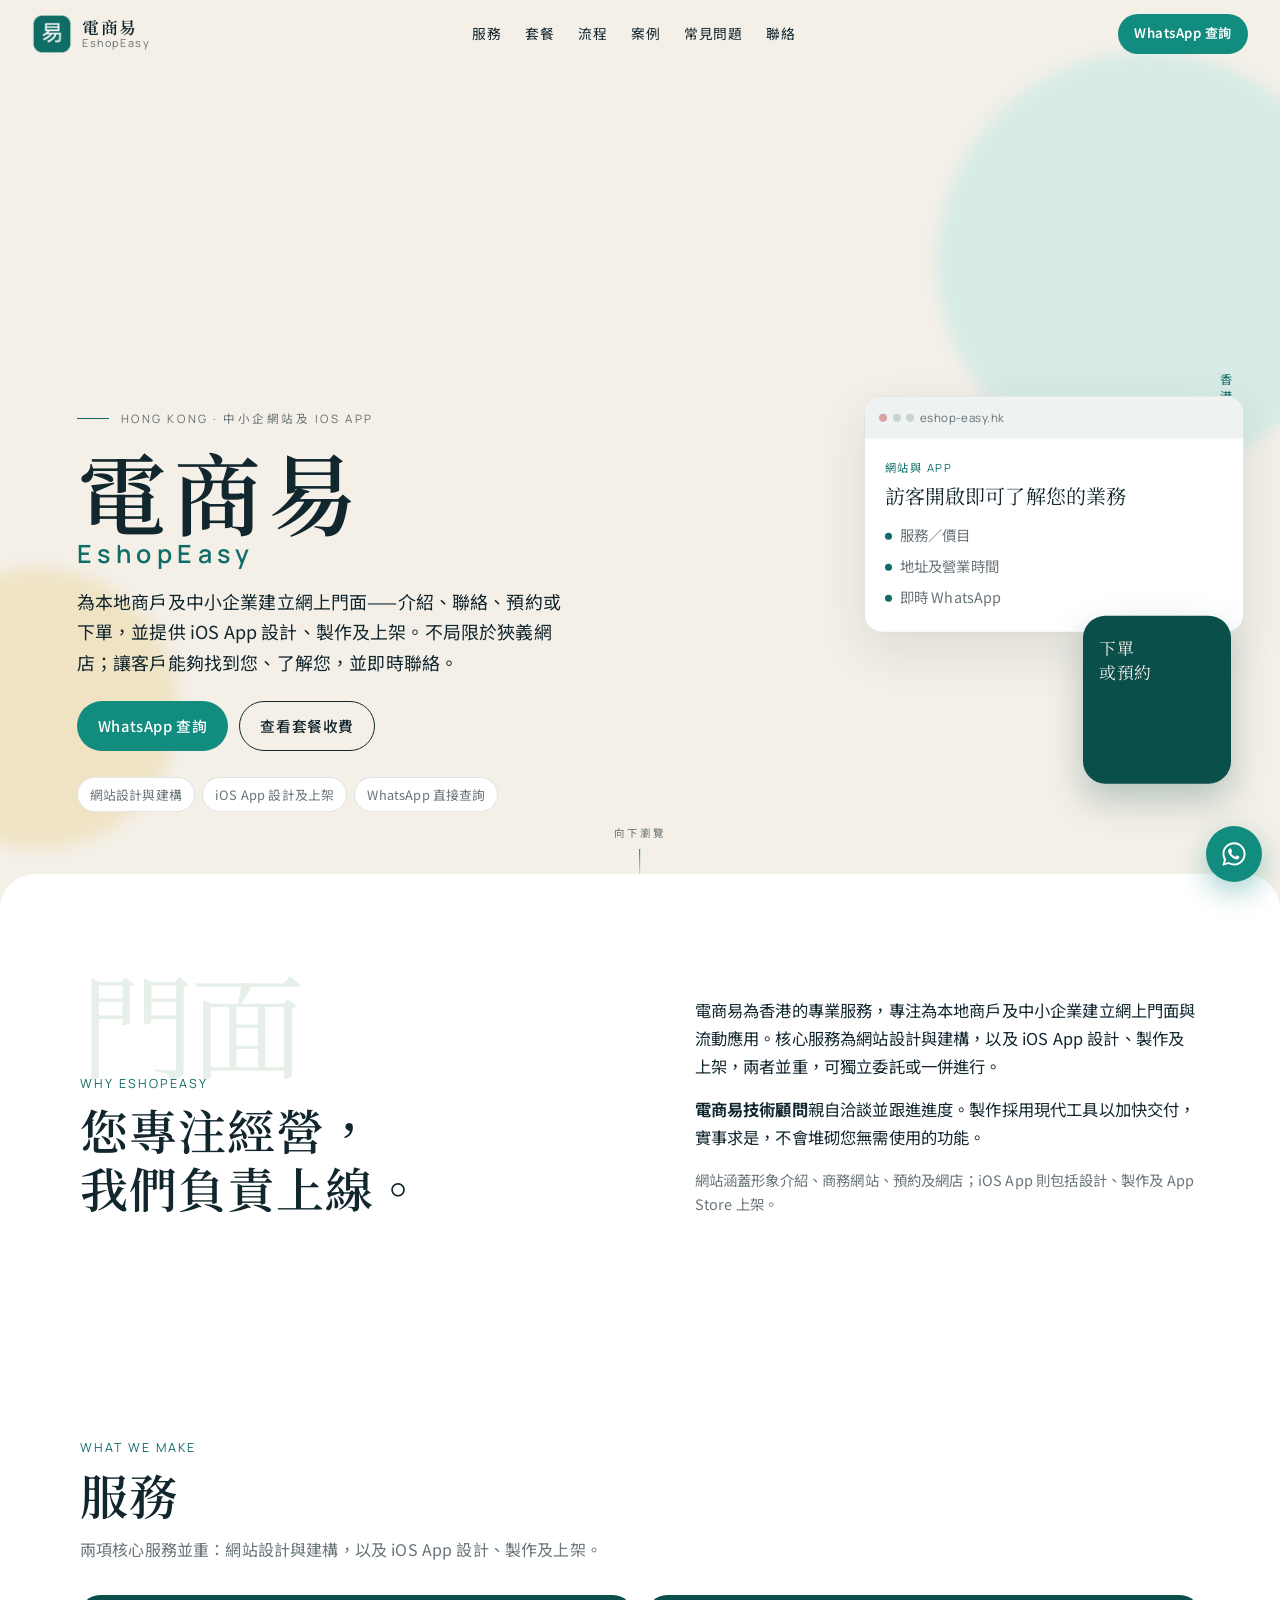
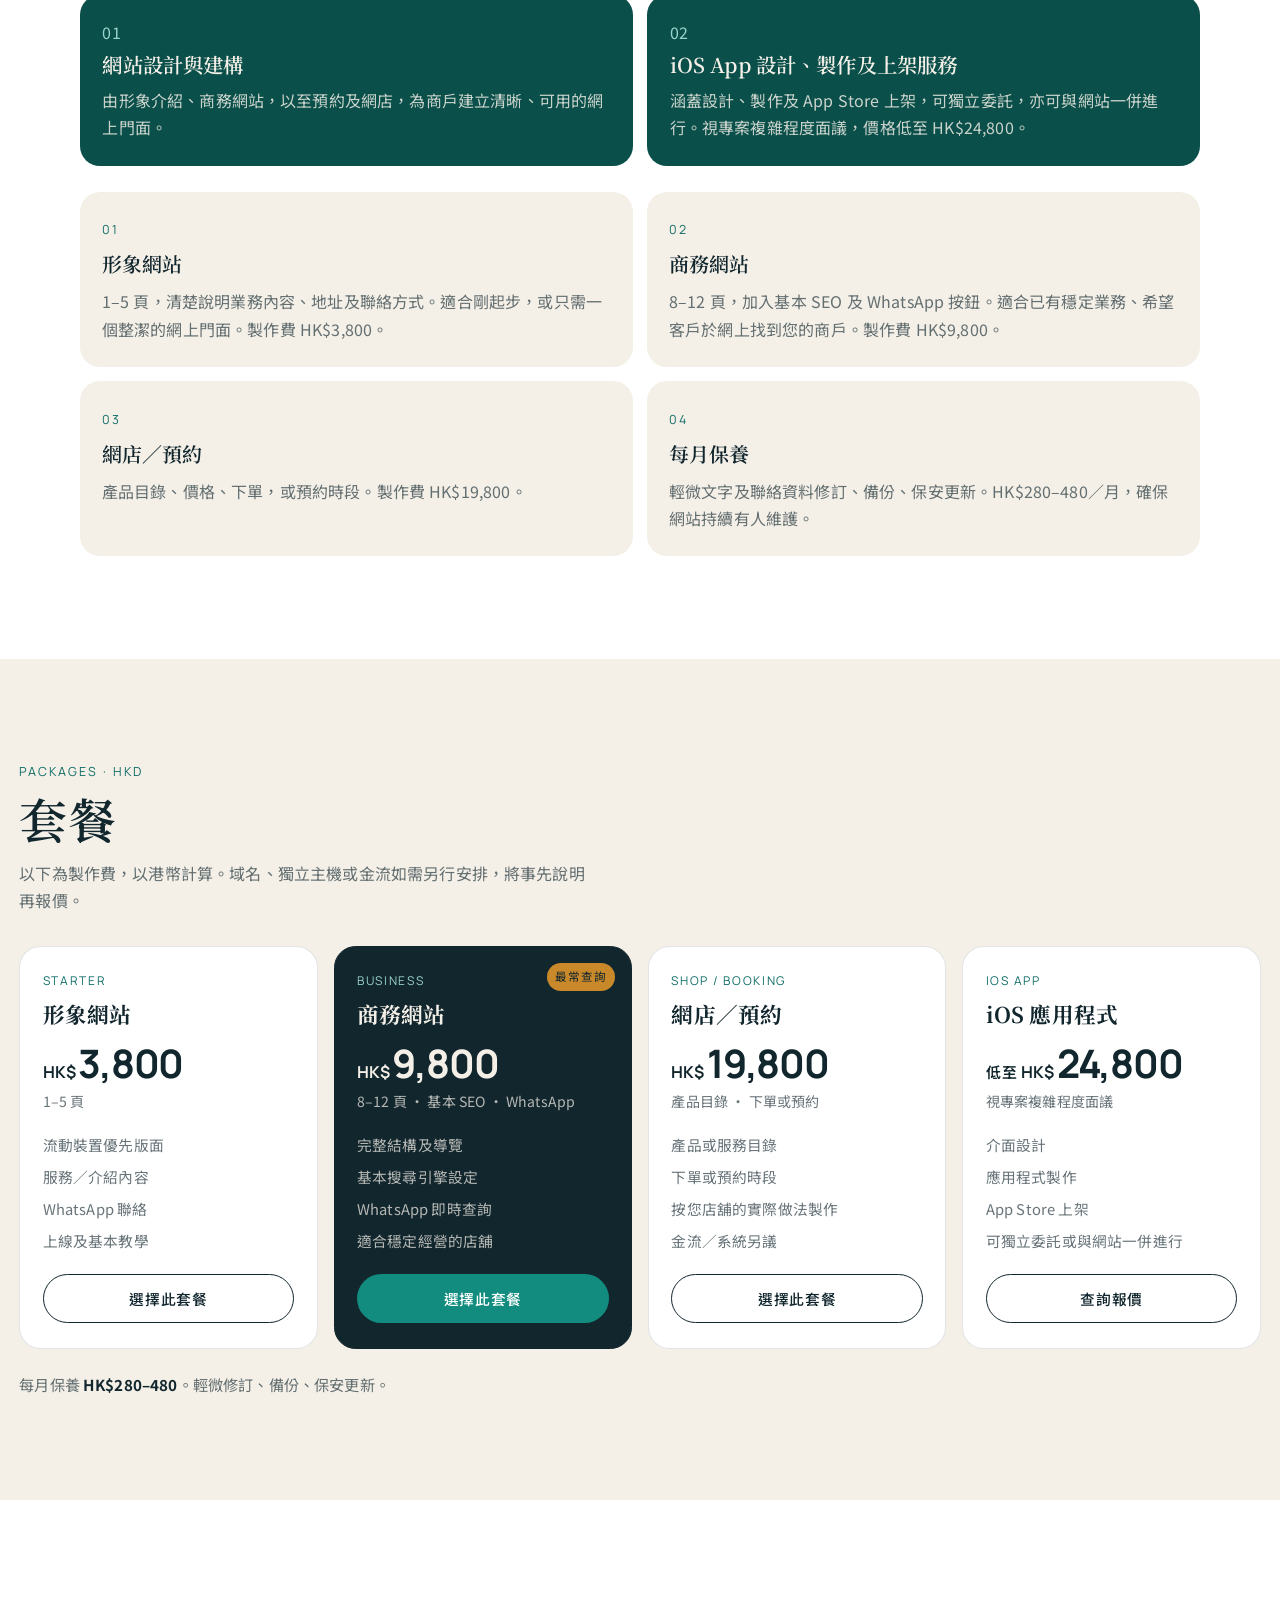
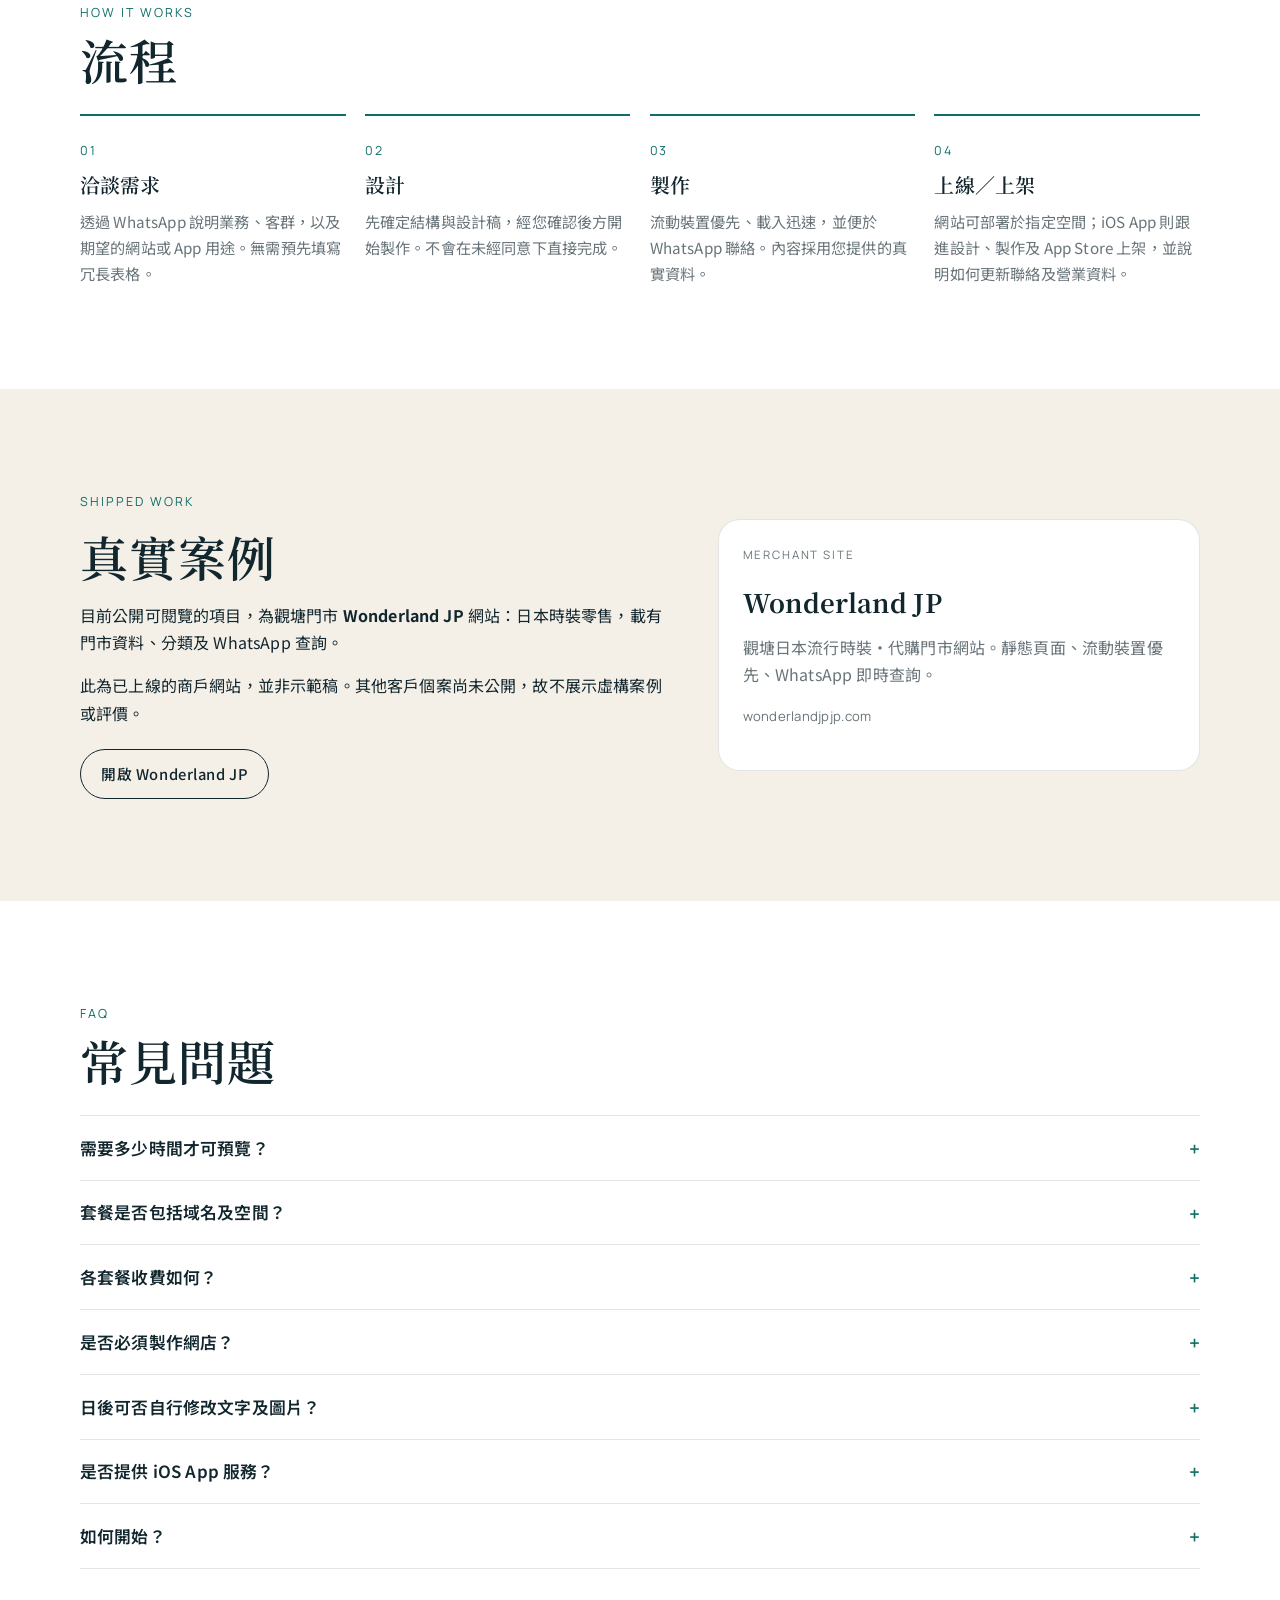
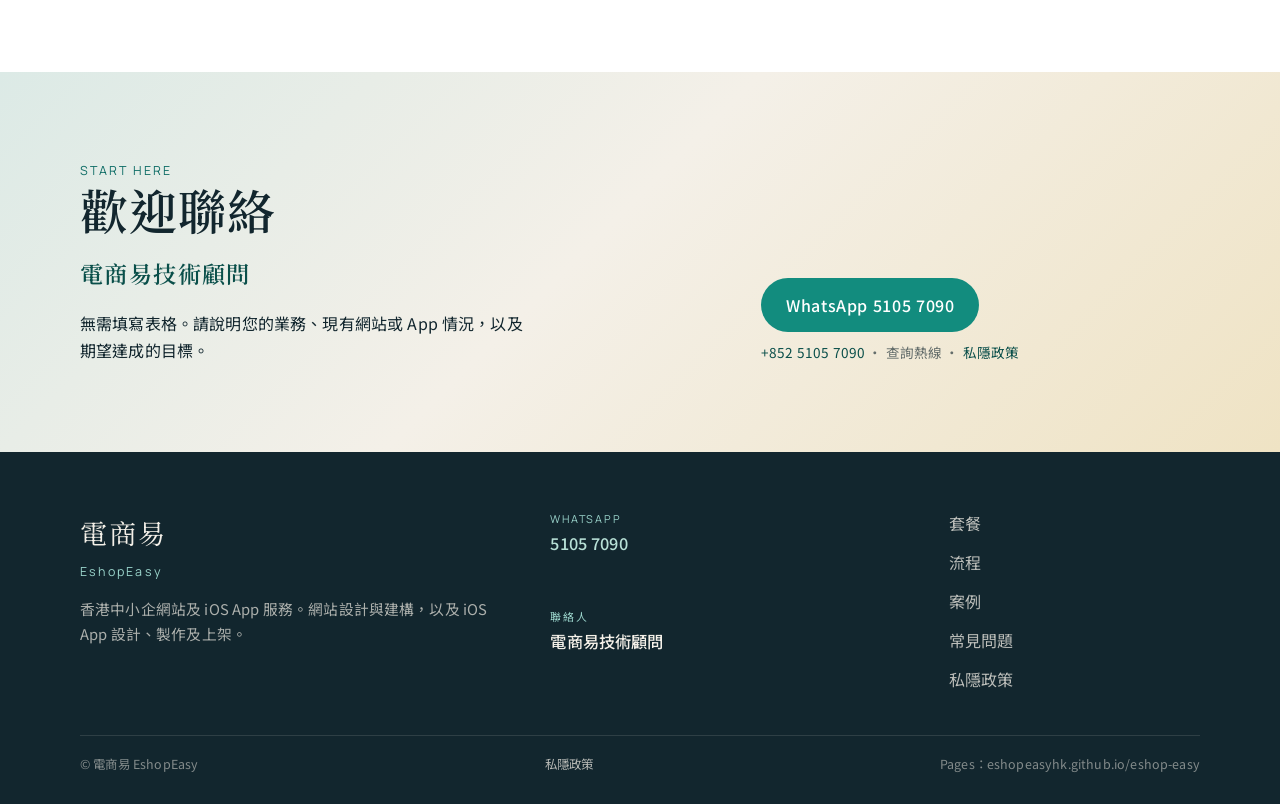
==== index.html @ f2dda0eb "Migrate 電商易 promo site to eshopeasyhk/eshop-easy Update GitHub Pages canonical URLs from katanli/kat" ====
<!DOCTYPE html>
<html lang="zh-Hant-HK">
<head>
  <meta charset="utf-8">
  <meta name="viewport" content="width=device-width, initial-scale=1">
  <title>電商易 EshopEasy｜香港中小企網站及 iOS App</title>
  <meta name="description" content="電商易（EshopEasy）為香港商戶及中小企業提供網站設計與建構，以及 iOS App 設計、製作及上架服務。收費公開，歡迎 WhatsApp 查詢。">
  <meta name="theme-color" content="#f4f0e8">
  <meta name="author" content="電商易 EshopEasy">
  <link rel="canonical" href="https://eshopeasyhk.github.io/eshop-easy/">
  <link rel="icon" href="assets/favicon.svg" type="image/svg+xml">
  <link rel="icon" type="image/png" sizes="32x32" href="assets/favicon-32.png">
  <link rel="icon" type="image/png" sizes="64x64" href="assets/favicon-64.png">
  <link rel="apple-touch-icon" href="apple-touch-icon.png">
  <link rel="manifest" href="site.webmanifest">
  <meta property="og:type" content="website">
  <meta property="og:locale" content="zh_HK">
  <meta property="og:url" content="https://eshopeasyhk.github.io/eshop-easy/">
  <meta property="og:site_name" content="電商易 EshopEasy">
  <meta property="og:title" content="電商易 EshopEasy｜香港中小企網站及 iOS App">
  <meta property="og:description" content="為香港商戶及中小企業提供網站設計與建構，以及 iOS App 設計、製作及上架服務。收費公開，歡迎 WhatsApp 查詢。">
  <meta property="og:image" content="https://eshopeasyhk.github.io/eshop-easy/assets/og.png">
  <meta property="og:image:type" content="image/png">
  <meta property="og:image:width" content="1200">
  <meta property="og:image:height" content="630">
  <meta name="twitter:card" content="summary_large_image">
  <meta name="twitter:title" content="電商易 EshopEasy｜香港中小企網站及 iOS App">
  <meta name="twitter:description" content="網站設計與建構，以及 iOS App 設計、製作及上架服務。">
  <meta name="twitter:image" content="https://eshopeasyhk.github.io/eshop-easy/assets/og.png">
  <link rel="preconnect" href="https://fonts.googleapis.com">
  <link rel="preconnect" href="https://fonts.gstatic.com" crossorigin>
  <link href="https://fonts.googleapis.com/css2?family=Manrope:wght@500;600;700&family=Noto+Sans+TC:wght@400;500;600;700&family=Noto+Serif+TC:wght@500;600;700&display=swap" rel="stylesheet">
  <link rel="stylesheet" href="css/site.css">
  <script type="application/ld+json">
  {
    "@context": "https://schema.org",
    "@type": "ProfessionalService",
    "name": "電商易",
    "alternateName": ["EshopEasy"],
    "url": "https://eshopeasyhk.github.io/eshop-easy/",
    "image": "https://eshopeasyhk.github.io/eshop-easy/assets/og.png",
    "telephone": "+85251057090",
    "areaServed": { "@type": "AdministrativeArea", "name": "Hong Kong" },
    "employee": {
      "@type": "Person",
      "name": "電商易技術顧問",
      "jobTitle": "電商易技術顧問"
    },
    "contactPoint": {
      "@type": "ContactPoint",
      "name": "電商易技術顧問",
      "telephone": "+85251057090",
      "contactType": "customer service",
      "availableLanguage": ["zh-HK", "zh-Hant"]
    },
    "description": "為香港商戶及中小企業提供網站設計與建構，以及 iOS App 設計、製作及上架服務。",
    "hasOfferCatalog": {
      "@type": "OfferCatalog",
      "name": "套餐",
      "itemListElement": [
        { "@type": "Offer", "price": "3800", "priceCurrency": "HKD", "itemOffered": { "@type": "Service", "name": "形象網站" } },
        { "@type": "Offer", "price": "9800", "priceCurrency": "HKD", "itemOffered": { "@type": "Service", "name": "商務網站" } },
        { "@type": "Offer", "price": "19800", "priceCurrency": "HKD", "itemOffered": { "@type": "Service", "name": "網店／預約" } },
        { "@type": "Offer", "price": "24800", "priceCurrency": "HKD", "description": "視專案複雜程度面議，價格低至 HK$24,800。涵蓋設計、製作及上架。", "itemOffered": { "@type": "Service", "name": "iOS App 設計、製作及上架" } }
      ]
    },
    "priceRange": "HK$3800–HK$24800+"
  }
  </script>
</head>
<body>
  <a class="skip" href="#main">跳至內容</a>

  <header class="site-header" id="top">
    <a class="brand" href="./">
      <img src="assets/logo.png" width="40" height="40" alt="">
      <span class="brand-text">
        <strong>電商易</strong>
        <span>EshopEasy</span>
      </span>
    </a>
    <nav class="nav" aria-label="主要">
      <a href="#services">服務</a>
      <a href="#pricing">套餐</a>
      <a href="#process">流程</a>
      <a href="#work">案例</a>
      <a href="#faq">常見問題</a>
      <a href="#contact">聯絡</a>
    </nav>
    <a class="header-cta" href="https://wa.me/85251057090?text=%E6%82%A8%E5%A5%BD%EF%BC%8C%E6%83%B3%E4%BA%86%E8%A7%A3%E9%9B%BB%E5%95%86%E6%98%93%E6%9C%8D%E5%8B%99">WhatsApp 查詢</a>
    <button class="menu-toggle" type="button" aria-expanded="false" aria-controls="drawer" aria-label="開啟選單">
      <span></span><span></span><span></span>
    </button>
  </header>

  <div class="drawer" id="drawer" hidden>
    <nav aria-label="流動裝置選單">
      <a href="#services"><em>01</em>服務</a>
      <a href="#pricing"><em>02</em>套餐</a>
      <a href="#process"><em>03</em>流程</a>
      <a href="#work"><em>04</em>案例</a>
      <a href="#faq"><em>05</em>常見問題</a>
      <a href="#contact"><em>06</em>聯絡</a>
    </nav>
    <div class="drawer-meta">
      <a href="https://wa.me/85251057090?text=%E6%82%A8%E5%A5%BD%EF%BC%8C%E6%83%B3%E4%BA%86%E8%A7%A3%E9%9B%BB%E5%95%86%E6%98%93%E6%9C%8D%E5%8B%99">WhatsApp 5105 7090</a>
      <a href="privacy.html">私隱政策</a>
      <span>香港 · 中小企網站及 iOS App</span>
    </div>
  </div>

  <main id="main">
    <section class="hero" aria-labelledby="hero-title">
      <div class="hero-bg" aria-hidden="true">
        <span class="orb orb-a" data-parallax="0.12"></span>
        <span class="orb orb-b" data-parallax="-0.08"></span>
      </div>
      <p class="v-label" aria-hidden="true">香港本地<span>收費公開</span></p>
      <div class="hero-inner">
        <p class="eyebrow">Hong Kong · 中小企網站及 iOS App</p>
        <h1 id="hero-title">電商易<span>EshopEasy</span></h1>
        <p class="lede">為本地商戶及中小企業建立網上門面——介紹、聯絡、預約或下單，並提供 iOS App 設計、製作及上架。不局限於狹義網店；讓客戶能夠找到您、了解您，並即時聯絡。</p>
        <div class="hero-actions">
          <a class="btn btn-wa" href="https://wa.me/85251057090?text=%E6%82%A8%E5%A5%BD%EF%BC%8C%E6%83%B3%E4%BA%86%E8%A7%A3%E9%9B%BB%E5%95%86%E6%98%93%E6%9C%8D%E5%8B%99">WhatsApp 查詢</a>
          <a class="btn btn-ghost" href="#pricing">查看套餐收費</a>
        </div>
        <ul class="hero-chips">
          <li>網站設計與建構</li>
          <li>iOS App 設計及上架</li>
          <li>WhatsApp 直接查詢</li>
        </ul>
      </div>
      <aside class="hero-panel" aria-hidden="true">
        <div class="window" data-parallax="0.06">
          <div class="window-bar"><i></i><i></i><i></i><span>eshop-easy.hk</span></div>
          <div class="window-body">
            <p class="win-kicker">網站與 App</p>
            <p class="win-title">訪客開啟即可了解您的業務</p>
            <ul>
              <li>服務／價目</li>
              <li>地址及營業時間</li>
              <li>即時 WhatsApp</li>
            </ul>
          </div>
        </div>
        <div class="phone" data-parallax="0.14">
          <p>下單<br>或預約</p>
        </div>
      </aside>
      <p class="scroll-hint" aria-hidden="true">向下瀏覽<i></i></p>
    </section>

    <section class="section intro" id="about">
      <div class="wrap intro-grid">
        <div>
          <p class="watermark" aria-hidden="true">門面</p>
          <p class="kicker">Why EshopEasy</p>
          <h2>您專注經營，<br>我們負責上線。</h2>
        </div>
        <div class="intro-copy">
          <p>電商易為香港的專業服務，專注為本地商戶及中小企業建立網上門面與流動應用。核心服務為網站設計與建構，以及 iOS App 設計、製作及上架，兩者並重，可獨立委託或一併進行。</p>
          <p><strong>電商易技術顧問</strong>親自洽談並跟進進度。製作採用現代工具以加快交付，實事求是，不會堆砌您無需使用的功能。</p>
          <p class="note">網站涵蓋形象介紹、商務網站、預約及網店；iOS App 則包括設計、製作及 App Store 上架。</p>
        </div>
      </div>
    </section>

    <section class="section services" id="services">
      <div class="wrap">
        <p class="kicker">What we make</p>
        <h2>服務</h2>
        <p class="section-lead">兩項核心服務並重：網站設計與建構，以及 iOS App 設計、製作及上架。</p>
        <div class="offer-pair">
          <article class="offer-card">
            <span class="idx">01</span>
            <h3>網站設計與建構</h3>
            <p>由形象介紹、商務網站，以至預約及網店，為商戶建立清晰、可用的網上門面。</p>
          </article>
          <article class="offer-card">
            <span class="idx">02</span>
            <h3>iOS App 設計、製作及上架服務</h3>
            <p>涵蓋設計、製作及 App Store 上架，可獨立委託，亦可與網站一併進行。視專案複雜程度面議，價格低至 HK$24,800。</p>
          </article>
        </div>
        <div class="service-grid">
          <article class="service-card">
            <span class="idx">01</span>
            <h3>形象網站</h3>
            <p>1–5 頁，清楚說明業務內容、地址及聯絡方式。適合剛起步，或只需一個整潔的網上門面。製作費 HK$3,800。</p>
          </article>
          <article class="service-card">
            <span class="idx">02</span>
            <h3>商務網站</h3>
            <p>8–12 頁，加入基本 SEO 及 WhatsApp 按鈕。適合已有穩定業務、希望客戶於網上找到您的商戶。製作費 HK$9,800。</p>
          </article>
          <article class="service-card">
            <span class="idx">03</span>
            <h3>網店／預約</h3>
            <p>產品目錄、價格、下單，或預約時段。製作費 HK$19,800。</p>
          </article>
          <article class="service-card">
            <span class="idx">04</span>
            <h3>每月保養</h3>
            <p>輕微文字及聯絡資料修訂、備份、保安更新。HK$280–480／月，確保網站持續有人維護。</p>
          </article>
        </div>
      </div>
    </section>

    <section class="section pricing" id="pricing">
      <div class="wrap">
        <p class="kicker">Packages · HKD</p>
        <h2>套餐</h2>
        <p class="section-lead">以下為製作費，以港幣計算。域名、獨立主機或金流如需另行安排，將事先說明再報價。</p>
        <div class="price-grid">
          <article class="price-card">
            <p class="price-name">Starter</p>
            <h3>形象網站</h3>
            <p class="price"><span class="currency">HK$</span>3,800</p>
            <p class="price-meta">1–5 頁</p>
            <ul>
              <li>流動裝置優先版面</li>
              <li>服務／介紹內容</li>
              <li>WhatsApp 聯絡</li>
              <li>上線及基本教學</li>
            </ul>
            <a class="btn btn-ghost" href="https://wa.me/85251057090?text=%E6%82%A8%E5%A5%BD%EF%BC%8C%E6%83%B3%E6%9F%A5%E8%A9%A2%20Starter%20%E5%BD%A2%E8%B1%A1%E7%B6%B2%E7%AB%99%20HK%243800">選擇此套餐</a>
          </article>
          <article class="price-card featured">
            <p class="badge">最常查詢</p>
            <p class="price-name">Business</p>
            <h3>商務網站</h3>
            <p class="price"><span class="currency">HK$</span>9,800</p>
            <p class="price-meta">8–12 頁 · 基本 SEO · WhatsApp</p>
            <ul>
              <li>完整結構及導覽</li>
              <li>基本搜尋引擎設定</li>
              <li>WhatsApp 即時查詢</li>
              <li>適合穩定經營的店舖</li>
            </ul>
            <a class="btn btn-wa" href="https://wa.me/85251057090?text=%E6%82%A8%E5%A5%BD%EF%BC%8C%E6%83%B3%E6%9F%A5%E8%A9%A2%20Business%20%E5%95%86%E5%8B%99%E7%B6%B2%E7%AB%99%20HK%249800">選擇此套餐</a>
          </article>
          <article class="price-card">
            <p class="price-name">Shop / Booking</p>
            <h3>網店／預約</h3>
            <p class="price"><span class="currency">HK$</span>19,800</p>
            <p class="price-meta">產品目錄 · 下單或預約</p>
            <ul>
              <li>產品或服務目錄</li>
              <li>下單或預約時段</li>
              <li>按您店舖的實際做法製作</li>
              <li>金流／系統另議</li>
            </ul>
            <a class="btn btn-ghost" href="https://wa.me/85251057090?text=%E6%82%A8%E5%A5%BD%EF%BC%8C%E6%83%B3%E6%9F%A5%E8%A9%A2%E7%B6%B2%E5%BA%97%EF%BC%8F%E9%A0%90%E7%B4%84%20HK%2419800">選擇此套餐</a>
          </article>
          <article class="price-card">
            <p class="price-name">iOS App</p>
            <h3>iOS 應用程式</h3>
            <p class="price"><span class="from">低至</span><span class="currency">HK$</span>24,800</p>
            <p class="price-meta">視專案複雜程度面議</p>
            <ul>
              <li>介面設計</li>
              <li>應用程式製作</li>
              <li>App Store 上架</li>
              <li>可獨立委託或與網站一併進行</li>
            </ul>
            <a class="btn btn-ghost" href="https://wa.me/85251057090?text=%E6%82%A8%E5%A5%BD%EF%BC%8C%E6%83%B3%E6%9F%A5%E8%A9%A2%20iOS%20App%20%E8%A8%AD%E8%A8%88%E3%80%81%E8%A3%BD%E4%BD%9C%E5%8F%8A%E4%B8%8A%E6%9E%B6%EF%BC%8C%E5%83%B9%E6%A0%BC%E4%BD%8E%E8%87%B3%20HK%2424800">查詢報價</a>
          </article>
        </div>
        <p class="maintain">每月保養 <strong>HK$280–480</strong>。輕微修訂、備份、保安更新。</p>
      </div>
    </section>

    <section class="section process" id="process">
      <div class="wrap">
        <p class="kicker">How it works</p>
        <h2>流程</h2>
        <ol class="steps">
          <li>
            <span class="idx">01</span>
            <h3>洽談需求</h3>
            <p>透過 WhatsApp 說明業務、客群，以及期望的網站或 App 用途。無需預先填寫冗長表格。</p>
          </li>
          <li>
            <span class="idx">02</span>
            <h3>設計</h3>
            <p>先確定結構與設計稿，經您確認後方開始製作。不會在未經同意下直接完成。</p>
          </li>
          <li>
            <span class="idx">03</span>
            <h3>製作</h3>
            <p>流動裝置優先、載入迅速，並便於 WhatsApp 聯絡。內容採用您提供的真實資料。</p>
          </li>
          <li>
            <span class="idx">04</span>
            <h3>上線／上架</h3>
            <p>網站可部署於指定空間；iOS App 則跟進設計、製作及 App Store 上架，並說明如何更新聯絡及營業資料。</p>
          </li>
        </ol>
      </div>
    </section>

    <section class="section work" id="work">
      <div class="wrap work-grid">
        <div>
          <p class="kicker">Shipped work</p>
          <h2>真實案例</h2>
          <p>目前公開可閱覽的項目，為觀塘門市 <strong>Wonderland JP</strong> 網站：日本時裝零售，載有門市資料、分類及 WhatsApp 查詢。</p>
          <p>此為已上線的商戶網站，並非示範稿。其他客戶個案尚未公開，故不展示虛構案例或評價。</p>
          <a class="btn btn-ghost" href="https://wonderlandjpjp.com" rel="noopener noreferrer">開啟 Wonderland JP</a>
        </div>
        <article class="work-card">
          <p class="work-tag">Merchant site</p>
          <h3>Wonderland JP</h3>
          <p>觀塘日本流行時裝・代購門市網站。靜態頁面、流動裝置優先、WhatsApp 即時查詢。</p>
          <p class="work-url">wonderlandjpjp.com</p>
        </article>
      </div>
    </section>

    <section class="section faq" id="faq">
      <div class="wrap">
        <p class="kicker">FAQ</p>
        <h2>常見問題</h2>
        <div class="faq-list">
          <details>
            <summary>需要多少時間才可預覽？</summary>
            <p>視乎頁數及您提供資料的速度。簡單形象網站，資料齊全時通常於數個工作天內備妥初稿；商務網站、網店／預約或 iOS App 需時較長。確實日程於洽談需求後確定，不會隨意承諾期限。</p>
          </details>
          <details>
            <summary>套餐是否包括域名及空間？</summary>
            <p>套餐價格為設計及製作。域名、獨立主機或商店金流如需另行安排，將事先說明再報價。可先以 GitHub Pages 上線，以降低起步成本。</p>
          </details>
          <details>
            <summary>各套餐收費如何？</summary>
            <p>形象網站 HK$3,800；商務網站 HK$9,800；網店／預約 HK$19,800。iOS App 視專案複雜程度面議，價格低至 HK$24,800，涵蓋設計、製作及上架。每月保養 HK$280–480。</p>
          </details>
          <details>
            <summary>是否必須製作網店？</summary>
            <p>不必。不少商戶首先需要的是清晰的網上門面：地址、服務、價格、WhatsApp。網店及預約可按實際需要加入。</p>
          </details>
          <details>
            <summary>日後可否自行修改文字及圖片？</summary>
            <p>輕微修訂可交由每月保養處理。較大改動或新增功能，將先報價再進行。不會鎖定您的內容；聯絡資料會說明如何更新。</p>
          </details>
          <details>
            <summary>是否提供 iOS App 服務？</summary>
            <p>提供。iOS App 涵蓋設計、製作及上架，可獨立委託，亦可與網站一併進行。視專案複雜程度面議，價格低至 HK$24,800。</p>
          </details>
          <details>
            <summary>如何開始？</summary>
            <p>WhatsApp 5105 7090，說明您的業務，以及希望網站或 App 協助解決的事項。電商易技術顧問將直接回覆。</p>
          </details>
        </div>
      </div>
    </section>

    <section class="contact" id="contact" aria-labelledby="contact-title">
      <div class="wrap contact-inner">
        <div>
          <p class="kicker">Start here</p>
          <h2 id="contact-title">歡迎聯絡</h2>
          <div class="contact-lead">
            <p class="contact-lead-name">電商易技術顧問</p>
          </div>
          <p>無需填寫表格。請說明您的業務、現有網站或 App 情況，以及期望達成的目標。</p>
        </div>
        <div class="contact-actions">
          <a class="btn btn-wa btn-lg" href="https://wa.me/85251057090?text=%E6%82%A8%E5%A5%BD%EF%BC%8C%E6%83%B3%E4%BA%86%E8%A7%A3%E9%9B%BB%E5%95%86%E6%98%93%E6%9C%8D%E5%8B%99">WhatsApp 5105 7090</a>
          <p class="contact-note">
            <a href="tel:+85251057090">+852 5105 7090</a>
            · 查詢熱線
            · <a href="privacy.html">私隱政策</a>
          </p>
        </div>
      </div>
    </section>
  </main>

  <footer class="site-footer">
    <div class="wrap">
      <div class="foot-grid">
        <div>
          <p class="foot-brand">電商易<span>EshopEasy</span></p>
          <p class="foot-tag">香港中小企網站及 iOS App 服務。網站設計與建構，以及 iOS App 設計、製作及上架。</p>
        </div>
        <ul class="contact-list">
          <li>
            <a class="wa-link" href="https://wa.me/85251057090?text=%E6%82%A8%E5%A5%BD%EF%BC%8C%E6%83%B3%E4%BA%86%E8%A7%A3%E9%9B%BB%E5%95%86%E6%98%93%E6%9C%8D%E5%8B%99">
              <small>WhatsApp</small>
              <strong>5105 7090</strong>
            </a>
          </li>
          <li>
            <a href="tel:+85251057090">
              <small>聯絡人</small>
              <strong>電商易技術顧問</strong>
            </a>
          </li>
        </ul>
        <ul class="foot-nav" aria-label="頁尾">
          <li><a href="#pricing">套餐</a></li>
          <li><a href="#process">流程</a></li>
          <li><a href="#work">案例</a></li>
          <li><a href="#faq">常見問題</a></li>
          <li><a href="privacy.html">私隱政策</a></li>
        </ul>
      </div>
      <div class="foot-bottom">
        <span>© 電商易 EshopEasy</span>
        <a href="privacy.html">私隱政策</a>
        <span>Pages：eshopeasyhk.github.io/eshop-easy</span>
      </div>
    </div>
  </footer>

  <a class="wa-float" href="https://wa.me/85251057090?text=%E6%82%A8%E5%A5%BD%EF%BC%8C%E6%83%B3%E4%BA%86%E8%A7%A3%E9%9B%BB%E5%95%86%E6%98%93%E6%9C%8D%E5%8B%99" aria-label="WhatsApp 5105 7090">
    <svg viewBox="0 0 24 24" aria-hidden="true"><path d="M19.05 4.91A9.82 9.82 0 0 0 12.04 2C6.58 2 2.14 6.44 2.14 11.9c0 1.75.46 3.45 1.32 4.95L2 22l5.3-1.39a9.87 9.87 0 0 0 4.74 1.21h.01c5.46 0 9.9-4.44 9.9-9.9 0-2.65-1.03-5.14-2.9-7.01zm-7.01 15.24h-.01a8.2 8.2 0 0 1-4.18-1.15l-.3-.18-3.14.82.84-3.06-.2-.31a8.18 8.18 0 0 1-1.26-4.38c0-4.54 3.7-8.23 8.24-8.23 2.2 0 4.27.86 5.82 2.42a8.18 8.18 0 0 1 2.41 5.83c0 4.54-3.7 8.24-8.22 8.24zm4.52-6.16c-.25-.12-1.47-.72-1.7-.81-.23-.08-.39-.12-.56.12-.17.25-.64.81-.79.97-.14.17-.29.19-.54.06-.25-.12-1.05-.39-2-1.23-.74-.66-1.23-1.47-1.38-1.72-.14-.25-.02-.38.11-.51.11-.11.25-.29.37-.43.12-.14.17-.25.25-.41.08-.17.04-.31-.02-.43-.06-.12-.56-1.35-.76-1.84-.2-.48-.41-.42-.56-.42h-.48c-.17 0-.43.06-.66.31-.23.25-.87.85-.87 2.07 0 1.22.89 2.4 1.01 2.56.12.17 1.75 2.67 4.23 3.74 1.48.64 1.84.7 2.5.59.38-.07 1.47-.6 1.67-1.18.21-.58.21-1.07.14-1.18-.06-.1-.23-.17-.48-.29z"/></svg>
  </a>

  <script src="js/site.js"></script>
</body>
</html>
---- css/site.css ----
/* 電商易 EshopEasy — Hong Kong SME services */

:root {
  --paper: #f4f0e8;
  --sand: #e8e2d4;
  --white: #ffffff;
  --ink: #12262e;
  --muted: rgba(18, 38, 46, 0.64);
  --line: rgba(18, 38, 46, 0.12);
  --teal: #0f6d66;
  --teal-dark: #0a4f4a;
  --amber: #c9892a;
  --wa: #128c7e;
  --serif: "Noto Serif TC", "Songti TC", "PMingLiU", serif;
  --sans: "Noto Sans TC", "PingFang TC", "Hiragino Sans CNS", "Microsoft JhengHei", sans-serif;
  --latin: "Manrope", "Noto Sans TC", sans-serif;
  --space: clamp(1.25rem, 4vw, 4.5rem);
  --max: 1120px;
  --radius: 1.25rem;
  --ease: cubic-bezier(0.22, 1, 0.36, 1);
}

*,
*::before,
*::after { box-sizing: border-box; }

html {
  scroll-behavior: smooth;
  scroll-padding-top: 5.25rem;
}

body {
  margin: 0;
  color: var(--ink);
  background: var(--paper);
  font-family: var(--sans);
  font-weight: 400;
  line-height: 1.7;
  letter-spacing: 0.01em;
  text-rendering: optimizeLegibility;
  -webkit-font-smoothing: antialiased;
}

img { max-width: 100%; display: block; }
button, a { color: inherit; }
button { font-family: inherit; cursor: pointer; }
body.nav-open { overflow: hidden; }

a { text-decoration: none; }

:focus-visible {
  outline: 2px solid var(--teal);
  outline-offset: 3px;
}

::selection {
  background: #c5e4df;
  color: var(--ink);
}

.skip {
  position: absolute;
  left: 1rem;
  top: -4rem;
  z-index: 100;
  background: var(--ink);
  color: var(--paper);
  padding: 0.6rem 1rem;
  border-radius: 999px;
  font-family: var(--latin);
}
.skip:focus { top: 1rem; }

.wrap {
  width: min(var(--max), calc(100% - 2.4rem));
  margin: 0 auto;
}

/* ---------- header ---------- */
.site-header {
  position: fixed;
  inset: 0 0 auto 0;
  z-index: 50;
  display: flex;
  align-items: center;
  justify-content: space-between;
  gap: 1rem;
  padding: 0.7rem 1.15rem;
  transition: background 0.35s var(--ease), box-shadow 0.35s var(--ease);
}

.site-header.is-scrolled {
  background: rgba(244, 240, 232, 0.9);
  backdrop-filter: blur(16px) saturate(1.15);
  -webkit-backdrop-filter: blur(16px) saturate(1.15);
  box-shadow: 0 1px 0 var(--line);
}

.brand {
  display: flex;
  align-items: center;
  gap: 0.65rem;
  min-width: 0;
}

.brand img {
  width: 40px;
  height: 40px;
  border-radius: 10px;
}

.brand-text {
  display: flex;
  flex-direction: column;
  line-height: 1.05;
}

.brand-text strong {
  font-family: var(--serif);
  font-weight: 600;
  font-size: 1.05rem;
  letter-spacing: 0.08em;
}

.brand-text span {
  font-family: var(--latin);
  font-size: 0.68rem;
  color: var(--muted);
  letter-spacing: 0.14em;
}

.nav {
  display: none;
  align-items: center;
  gap: 1.45rem;
}

.nav a {
  font-size: 0.86rem;
  letter-spacing: 0.06em;
  position: relative;
}

.nav a::after {
  content: "";
  position: absolute;
  left: 0;
  bottom: -4px;
  width: 100%;
  height: 1px;
  background: var(--teal);
  transform: scaleX(0);
  transform-origin: left;
  transition: transform 0.35s var(--ease);
}

.nav a:hover::after { transform: scaleX(1); }

.header-cta {
  display: none;
  align-items: center;
  background: var(--wa);
  color: var(--white) !important;
  font-family: var(--sans);
  font-size: 0.82rem;
  font-weight: 600;
  letter-spacing: 0.04em;
  padding: 0.55rem 1rem;
  border-radius: 999px;
}

.header-cta:hover { filter: brightness(1.06); }

.menu-toggle {
  width: 44px;
  height: 44px;
  border: 0;
  background: transparent;
  display: flex;
  flex-direction: column;
  justify-content: center;
  align-items: center;
  gap: 6px;
}

.menu-toggle span {
  display: block;
  width: 22px;
  height: 1.5px;
  background: var(--ink);
  transition: transform 0.3s var(--ease), opacity 0.3s;
}

.nav-open .menu-toggle span:nth-child(1) { transform: translateY(7.5px) rotate(45deg); }
.nav-open .menu-toggle span:nth-child(2) { opacity: 0; }
.nav-open .menu-toggle span:nth-child(3) { transform: translateY(-7.5px) rotate(-45deg); }

.drawer {
  position: fixed;
  inset: 0;
  background: var(--paper);
  z-index: 45;
  display: flex;
  flex-direction: column;
  justify-content: center;
  padding: 5rem 2rem 3rem;
  transform: translateY(-8px);
  opacity: 0;
  pointer-events: none;
  transition: opacity 0.35s var(--ease), transform 0.35s var(--ease);
}

.nav-open .drawer {
  opacity: 1;
  transform: none;
  pointer-events: auto;
}

.drawer a {
  font-family: var(--serif);
  font-size: clamp(1.8rem, 7vw, 2.8rem);
  line-height: 1.35;
}

.drawer a em {
  font-style: normal;
  font-family: var(--latin);
  color: var(--teal);
  font-size: 0.42em;
  margin-right: 0.45rem;
}

.drawer-meta {
  margin-top: 2.2rem;
  font-size: 0.92rem;
  color: var(--muted);
  display: grid;
  gap: 0.4rem;
}

.drawer-meta a { font-family: var(--sans); font-size: 1rem; color: var(--teal-dark); }

@media (min-width: 960px) {
  .nav, .header-cta { display: flex; }
  .menu-toggle { display: none; }
  .site-header { padding: 0.85rem 2rem; }
}

/* ---------- hero ---------- */
.hero {
  position: relative;
  min-height: 100svh;
  display: grid;
  align-items: center;
  overflow: hidden;
  isolation: isolate;
  padding: 7rem 0 5.5rem;
}

.hero-bg { position: absolute; inset: 0; z-index: -1; pointer-events: none; }

.orb {
  position: absolute;
  border-radius: 50%;
  filter: blur(8px);
}

.orb-a {
  width: min(52vw, 420px);
  aspect-ratio: 1;
  background: #d7ebe6;
  right: -6%;
  top: 8%;
}

.orb-b {
  width: min(38vw, 280px);
  aspect-ratio: 1;
  background: #efe3c4;
  left: -8%;
  bottom: 4%;
}

.hero-inner {
  width: min(var(--max), calc(100% - 2.4rem));
  margin: 0 auto;
  display: grid;
  gap: 1.25rem;
  max-width: 38rem;
  justify-self: start;
  margin-left: clamp(1.2rem, 6vw, 8rem);
}

.eyebrow {
  display: flex;
  align-items: center;
  gap: 0.75rem;
  font-family: var(--latin);
  font-size: 0.72rem;
  letter-spacing: 0.22em;
  text-transform: uppercase;
  color: var(--muted);
  margin: 0;
}

.eyebrow::before {
  content: "";
  width: 2rem;
  height: 1px;
  background: var(--teal);
}

.hero h1 {
  font-family: var(--serif);
  font-weight: 600;
  font-size: clamp(3rem, 9vw, 5.6rem);
  line-height: 0.95;
  letter-spacing: 0.06em;
  margin: 0;
}

.hero h1 span {
  display: block;
  font-family: var(--latin);
  font-weight: 600;
  font-size: 0.28em;
  letter-spacing: 0.22em;
  color: var(--teal);
  margin-top: 0.55rem;
}

.lede {
  margin: 0;
  font-size: clamp(1rem, 2vw, 1.12rem);
  max-width: 28em;
}

.hero-actions {
  display: flex;
  flex-wrap: wrap;
  gap: 0.7rem;
  margin-top: 0.25rem;
}

.btn {
  display: inline-flex;
  align-items: center;
  justify-content: center;
  gap: 0.45rem;
  min-height: 48px;
  padding: 0.7rem 1.25rem;
  border-radius: 999px;
  font-family: var(--sans);
  font-size: 0.92rem;
  font-weight: 500;
  letter-spacing: 0.04em;
  border: 1px solid transparent;
  transition: transform 0.25s var(--ease), background 0.25s, color 0.25s, border-color 0.25s;
}

.btn:hover { transform: translateY(-1px); }

.btn-wa {
  background: var(--wa);
  color: var(--white);
}

.btn-ghost {
  background: transparent;
  border-color: var(--ink);
}

.btn-ghost:hover {
  background: var(--ink);
  color: var(--paper);
}

.btn-lg { min-height: 54px; padding-inline: 1.5rem; font-size: 1rem; }

.hero-chips {
  display: flex;
  flex-wrap: wrap;
  gap: 0.45rem;
  list-style: none;
  margin: 0.4rem 0 0;
  padding: 0;
}

.hero-chips li {
  font-size: 0.8rem;
  padding: 0.35rem 0.75rem;
  border-radius: 999px;
  background: var(--white);
  border: 1px solid var(--line);
  color: var(--muted);
}

.v-label {
  position: absolute;
  right: clamp(0.55rem, 3vw, 2rem);
  top: 50%;
  writing-mode: vertical-rl;
  letter-spacing: 0.42em;
  font-size: 0.76rem;
  color: var(--teal);
  transform: translateY(-50%);
  pointer-events: none;
}

.v-label span { color: var(--amber); margin-top: 1.2rem; display: inline-block; }

.hero-panel {
  display: none;
}

.window {
  background: var(--white);
  border-radius: 1.1rem;
  box-shadow: 0 18px 50px rgba(18, 38, 46, 0.1);
  overflow: hidden;
  border: 1px solid var(--line);
}

.window-bar {
  display: flex;
  align-items: center;
  gap: 0.35rem;
  padding: 0.7rem 0.9rem;
  background: #eef3f1;
  font-family: var(--latin);
  font-size: 0.72rem;
  color: var(--muted);
  letter-spacing: 0.04em;
}

.window-bar i {
  width: 8px;
  height: 8px;
  border-radius: 50%;
  background: #c9d4d1;
}

.window-bar i:first-child { background: #d9a3a3; }

.window-body { padding: 1.2rem 1.25rem 1.4rem; }

.win-kicker {
  margin: 0 0 0.3rem;
  font-family: var(--latin);
  font-size: 0.7rem;
  letter-spacing: 0.16em;
  text-transform: uppercase;
  color: var(--teal);
}

.win-title {
  margin: 0 0 0.9rem;
  font-family: var(--serif);
  font-size: 1.25rem;
  line-height: 1.35;
}

.window-body ul {
  margin: 0;
  padding: 0;
  list-style: none;
  display: grid;
  gap: 0.4rem;
  font-size: 0.9rem;
  color: var(--muted);
}

.window-body li::before {
  content: "";
  display: inline-block;
  width: 0.45rem;
  height: 0.45rem;
  border-radius: 50%;
  background: var(--teal);
  margin-right: 0.5rem;
  transform: translateY(-1px);
}

.phone {
  position: absolute;
  right: 8%;
  bottom: 14%;
  width: 148px;
  min-height: 168px;
  padding: 1.3rem 1rem;
  background: var(--teal-dark);
  color: var(--paper);
  border-radius: 1.4rem;
  box-shadow: 0 16px 36px rgba(10, 79, 74, 0.28);
  font-family: var(--serif);
  font-size: 1.05rem;
  line-height: 1.4;
}

.phone p { margin: 0; }

.scroll-hint {
  position: absolute;
  left: 50%;
  bottom: 1.2rem;
  transform: translateX(-50%);
  font-family: var(--latin);
  font-size: 0.65rem;
  letter-spacing: 0.28em;
  color: var(--muted);
  margin: 0;
}

.scroll-hint i {
  display: block;
  width: 1px;
  height: 2rem;
  margin: 0.4rem auto 0;
  background: linear-gradient(var(--teal), transparent);
}

@media (min-width: 980px) {
  .hero {
    grid-template-columns: 1.05fr 0.95fr;
    align-items: end;
  }
  .hero-panel {
    display: block;
    position: relative;
    min-height: 420px;
    padding: 0 6% 4rem 0;
  }
  .window { width: min(100%, 380px); margin-left: auto; }
}

/* ---------- sections ---------- */
.section { padding: clamp(3.6rem, 8vw, 7rem) 0; }

.kicker {
  font-family: var(--latin);
  font-style: normal;
  color: var(--teal);
  font-size: 0.78rem;
  letter-spacing: 0.16em;
  text-transform: uppercase;
  margin: 0 0 0.45rem;
}

.section h2,
.contact h2 {
  font-family: var(--serif);
  font-weight: 600;
  font-size: clamp(1.9rem, 4.6vw, 3rem);
  line-height: 1.2;
  letter-spacing: 0.02em;
  margin: 0 0 1rem;
}

.section-lead {
  max-width: 36rem;
  color: var(--muted);
  margin: -0.2rem 0 2rem;
}

/* intro */
.intro {
  background: var(--white);
  border-radius: 2.2rem 2.2rem 0 0;
  margin-top: -1.6rem;
  position: relative;
  z-index: 2;
}

.intro-grid {
  display: grid;
  gap: 1.6rem;
}

@media (min-width: 860px) {
  .intro-grid {
    grid-template-columns: 1.05fr 0.95fr;
    gap: 3.5rem;
    align-items: end;
  }
}

.watermark {
  font-family: var(--serif);
  font-size: clamp(4rem, 12vw, 7.2rem);
  line-height: 0.78;
  color: #e6efe8;
  letter-spacing: -0.04em;
  margin: 0 0 0.4rem;
  user-select: none;
}

.intro-copy p { margin: 0 0 1rem; font-size: 1.02rem; }
.intro-copy .note { font-size: 0.9rem; color: var(--muted); }

/* services */
.services { background: var(--white); }

.service-grid {
  display: grid;
  gap: 0.9rem;
}

@media (min-width: 760px) {
  .service-grid { grid-template-columns: 1fr 1fr; }
}

.service-card {
  padding: 1.35rem 1.3rem 1.45rem;
  background: var(--paper);
  border-radius: var(--radius);
  border: 1px solid transparent;
}

.service-card .idx,
.steps .idx {
  font-family: var(--latin);
  color: var(--teal);
  font-size: 0.78rem;
  letter-spacing: 0.14em;
}

.service-card h3,
.steps h3 {
  font-family: var(--serif);
  font-weight: 600;
  font-size: 1.25rem;
  margin: 0.35rem 0 0.45rem;
}

.service-card p { margin: 0; color: var(--muted); }

.offer-pair {
  display: grid;
  gap: 0.9rem;
  margin: 0 0 1.6rem;
}

@media (min-width: 760px) {
  .offer-pair { grid-template-columns: 1fr 1fr; }
}

.offer-card {
  padding: 1.45rem 1.4rem 1.55rem;
  border-radius: var(--radius);
  background: var(--teal-dark);
  color: var(--paper);
}

.offer-card .idx { color: #9ad4cb; }
.offer-card h3 {
  font-family: var(--serif);
  font-weight: 600;
  font-size: 1.28rem;
  margin: 0.35rem 0 0.5rem;
  line-height: 1.35;
}
.offer-card p {
  margin: 0;
  color: rgba(244, 240, 232, 0.82);
}

/* pricing */
.pricing { background: var(--paper); }

.price-grid {
  display: grid;
  gap: 1rem;
}

@media (min-width: 720px) {
  .price-grid { grid-template-columns: repeat(2, 1fr); align-items: stretch; }
}

@media (min-width: 1100px) {
  .pricing .wrap { width: min(1280px, calc(100% - 2.4rem)); }
  .price-grid { grid-template-columns: repeat(4, 1fr); }
  .price-card { padding: 1.3rem 1.15rem 1.35rem; }
  .price { font-size: clamp(1.75rem, 2.2vw, 2.15rem); }
}

.price-card {
  background: var(--white);
  border-radius: 1.35rem;
  padding: 1.5rem 1.4rem 1.55rem;
  display: flex;
  flex-direction: column;
  border: 1px solid var(--line);
  position: relative;
}

.price-card.featured {
  background: var(--ink);
  color: var(--paper);
  border-color: var(--ink);
}

.price-card.featured .price-meta,
.price-card.featured li { color: rgba(244, 240, 232, 0.72); }

.badge {
  position: absolute;
  top: 1rem;
  right: 1rem;
  margin: 0;
  font-size: 0.72rem;
  letter-spacing: 0.06em;
  padding: 0.25rem 0.55rem;
  border-radius: 999px;
  background: var(--amber);
  color: var(--ink);
}

.price-name {
  margin: 0;
  font-family: var(--latin);
  font-size: 0.75rem;
  letter-spacing: 0.14em;
  text-transform: uppercase;
  color: var(--teal);
}

.price-card.featured .price-name { color: #9ad4cb; }

.price-card h3 {
  font-family: var(--serif);
  font-size: 1.35rem;
  margin: 0.25rem 0 0.7rem;
}

.price {
  font-family: var(--latin);
  font-weight: 700;
  font-size: clamp(2rem, 4vw, 2.45rem);
  letter-spacing: -0.03em;
  margin: 0;
  line-height: 1;
}

.price .currency {
  font-size: 0.42em;
  margin-right: 0.15em;
  letter-spacing: 0;
}

.price .from {
  font-family: var(--sans);
  font-size: 0.38em;
  font-weight: 600;
  margin-right: 0.25em;
  letter-spacing: 0.06em;
}

.price-meta {
  margin: 0.45rem 0 1.1rem;
  color: var(--muted);
  font-size: 0.88rem;
}

.price-card ul {
  margin: 0 0 1.3rem;
  padding: 0;
  list-style: none;
  display: grid;
  gap: 0.45rem;
  color: var(--muted);
  font-size: 0.92rem;
  flex: 1;
}

.price-card .btn { width: 100%; }

.maintain {
  margin: 1.4rem 0 0;
  color: var(--muted);
  font-size: 0.95rem;
}

.maintain strong { color: var(--ink); }

/* process */
.process { background: var(--white); }

.steps {
  list-style: none;
  margin: 1.6rem 0 0;
  padding: 0;
  display: grid;
  gap: 1rem;
  counter-reset: none;
}

@media (min-width: 800px) {
  .steps { grid-template-columns: repeat(4, 1fr); gap: 1.2rem; }
}

.steps li {
  padding: 1.2rem 0 0;
  border-top: 2px solid var(--teal);
}

.steps p { margin: 0; color: var(--muted); font-size: 0.95rem; }

/* work */
.work { background: var(--paper); }

.work-grid {
  display: grid;
  gap: 1.8rem;
}

@media (min-width: 820px) {
  .work-grid {
    grid-template-columns: 1.1fr 0.9fr;
    align-items: center;
    gap: 3rem;
  }
}

.work p { margin: 0 0 1rem; }
.work .btn { margin-top: 0.4rem; }

.work-card {
  background: var(--white);
  border-radius: 1.35rem;
  padding: 1.6rem 1.5rem 1.7rem;
  border: 1px solid var(--line);
}

.work-tag {
  margin: 0 0 0.4rem;
  font-family: var(--latin);
  font-size: 0.72rem;
  letter-spacing: 0.16em;
  text-transform: uppercase;
  color: var(--teal);
}

.work-card h3 {
  font-family: var(--serif);
  font-size: 1.6rem;
  margin: 0 0 0.6rem;
}

.work-card p { color: var(--muted); }

.work-url {
  font-family: var(--latin);
  font-size: 0.82rem !important;
  letter-spacing: 0.02em;
  margin-top: 1rem !important;
}

/* faq */
.faq { background: var(--white); }

.faq-list {
  display: grid;
  gap: 0;
  border-top: 1px solid var(--line);
  margin-top: 1.6rem;
}

.faq-list details {
  border-bottom: 1px solid var(--line);
}

.faq-list summary {
  list-style: none;
  cursor: pointer;
  padding: 1.1rem 2rem 1.1rem 0;
  font-weight: 600;
  font-size: 1.05rem;
  position: relative;
}

.faq-list summary::-webkit-details-marker { display: none; }

.faq-list summary::after {
  content: "+";
  position: absolute;
  right: 0;
  top: 1.05rem;
  font-family: var(--latin);
  color: var(--teal);
  font-size: 1.2rem;
}

.faq-list details[open] summary::after { content: "–"; }

.faq-list details p {
  margin: 0 0 1.15rem;
  color: var(--muted);
  max-width: 40rem;
}

/* contact */
.contact {
  background:
    linear-gradient(135deg, #dceae6 0%, var(--paper) 46%, #efe3c4 100%);
  padding: clamp(3.2rem, 7vw, 5.5rem) 0;
}

.contact-inner {
  display: grid;
  gap: 1.4rem;
}

@media (min-width: 800px) {
  .contact-inner {
    grid-template-columns: 1.2fr 0.8fr;
    align-items: end;
  }
}

.contact p { margin: 0; max-width: 28rem; }

.contact-lead {
  margin: 0 0 1rem;
}

.contact-lead-name {
  font-family: var(--serif);
  font-size: 1.45rem;
  font-weight: 600;
  letter-spacing: 0.06em;
  color: var(--teal-dark);
  margin: 0 !important;
}

.contact-actions { display: grid; gap: 0.55rem; justify-items: start; }

.contact-note {
  font-size: 0.85rem;
  color: var(--muted);
}

.contact-note a { color: var(--teal-dark); }

/* footer */
.site-footer {
  background: var(--ink);
  color: var(--paper);
  padding: 3.6rem 0 1.8rem;
}

.site-footer a { color: var(--paper); }

.foot-grid {
  display: grid;
  gap: 1.8rem;
}

@media (min-width: 800px) {
  .foot-grid { grid-template-columns: 1.2fr 1fr 0.7fr; gap: 2.5rem; }
}

.foot-brand {
  font-family: var(--serif);
  font-size: 1.7rem;
  letter-spacing: 0.08em;
  margin: 0;
}

.foot-brand span {
  display: block;
  font-family: var(--latin);
  font-size: 0.78rem;
  letter-spacing: 0.18em;
  color: #9ad4cb;
  margin-top: 0.3rem;
}

.foot-tag {
  margin: 0.85rem 0 0;
  color: rgba(244, 240, 232, 0.68);
  font-size: 0.92rem;
}

.contact-list,
.foot-nav {
  list-style: none;
  margin: 0;
  padding: 0;
  display: grid;
  gap: 0.75rem;
}

.contact-list a { display: flex; flex-direction: column; gap: 0.1rem; }

.contact-list small {
  font-family: var(--latin);
  font-size: 0.68rem;
  letter-spacing: 0.16em;
  text-transform: uppercase;
  color: #9ad4cb;
}

.contact-list strong { font-weight: 500; font-size: 1.02rem; }
.wa-link strong { color: #b7e0d6; }
.contact-list a:hover strong { color: #fff; }

.foot-nav a { color: rgba(244, 240, 232, 0.75); }
.foot-nav a:hover { color: #fff; }

.foot-bottom {
  margin-top: 2.6rem;
  padding-top: 1.1rem;
  border-top: 1px solid rgba(244, 240, 232, 0.12);
  display: flex;
  flex-wrap: wrap;
  justify-content: space-between;
  gap: 0.7rem;
  font-size: 0.78rem;
  color: rgba(244, 240, 232, 0.5);
}

.foot-bottom a {
  color: rgba(244, 240, 232, 0.72);
}

.foot-bottom a:hover,
.foot-bottom a[aria-current="page"] {
  color: #fff;
}

/* ---------- legal / privacy ---------- */
.page-legal .site-header {
  background: rgba(244, 240, 232, 0.9);
  backdrop-filter: blur(16px) saturate(1.15);
  -webkit-backdrop-filter: blur(16px) saturate(1.15);
  box-shadow: 0 1px 0 var(--line);
}

.legal-hero {
  padding: 7.5rem 0 2.6rem;
}

.legal-hero h1 {
  font-family: var(--serif);
  font-weight: 600;
  font-size: clamp(2.2rem, 6vw, 3.4rem);
  letter-spacing: 0.04em;
  line-height: 1.15;
  margin: 0 0 0.9rem;
}

.legal-lede {
  margin: 0;
  max-width: 38rem;
  font-size: 1.05rem;
}

.legal-updated {
  margin: 1rem 0 0;
  font-family: var(--latin);
  font-size: 0.82rem;
  letter-spacing: 0.06em;
  color: var(--muted);
}

.legal-toc {
  display: flex;
  flex-wrap: wrap;
  gap: 0.45rem;
  margin: 1.4rem 0 0;
}

.legal-toc a {
  font-size: 0.78rem;
  padding: 0.32rem 0.72rem;
  border-radius: 999px;
  background: var(--white);
  border: 1px solid var(--line);
  color: var(--muted);
}

.legal-toc a:hover {
  border-color: var(--teal);
  color: var(--teal-dark);
}

.legal-doc {
  background: var(--white);
  border-radius: 2.2rem 2.2rem 0 0;
  padding: clamp(2.4rem, 6vw, 4.2rem) 0 clamp(2.2rem, 5vw, 3.4rem);
}

.legal-wrap { max-width: 44rem; }

.legal-section {
  margin: 0 0 2.15rem;
  scroll-margin-top: 5.5rem;
}

.legal-section:last-child { margin-bottom: 0; }

.legal-section h2 {
  font-family: var(--serif);
  font-weight: 600;
  font-size: 1.35rem;
  letter-spacing: 0.02em;
  margin: 0 0 0.7rem;
  line-height: 1.35;
}

.legal-section p {
  margin: 0 0 0.85rem;
}

.legal-section p:last-child { margin-bottom: 0; }

.legal-section ul {
  margin: 0 0 0.85rem;
  padding: 0 0 0 1.15rem;
  color: var(--muted);
}

.legal-section li { margin: 0 0 0.4rem; }

.legal-section a {
  color: var(--teal-dark);
  text-decoration: underline;
  text-underline-offset: 0.18em;
}

.legal-contact-card {
  margin: 1rem 0 0 !important;
  padding: 1.15rem 1.2rem;
  background: var(--paper);
  border-radius: var(--radius);
  border: 1px solid var(--line);
  max-width: 28rem;
}

.wa-float {
  position: fixed;
  right: 1.1rem;
  bottom: 1.1rem;
  z-index: 40;
  width: 56px;
  height: 56px;
  border-radius: 50%;
  background: var(--wa);
  color: var(--white);
  display: grid;
  place-items: center;
  box-shadow: 0 10px 28px rgba(18, 140, 126, 0.38);
  transition: transform 0.25s var(--ease);
}

.wa-float:hover { transform: scale(1.06); }
.wa-float svg { width: 28px; height: 28px; fill: currentColor; }

.reduced .orb,
.reduced [data-parallax] { transform: none !important; will-change: auto; }

@media (prefers-reduced-motion: reduce) {
  html { scroll-behavior: auto; }
  .scroll-hint i { display: none; }
  *, *::before, *::after {
    animation-duration: 0.01ms !important;
    animation-iteration-count: 1 !important;
    transition-duration: 0.01ms !important;
  }
}

@media (max-width: 720px) {
  .hero-inner {
    margin-left: auto;
    margin-right: auto;
    max-width: 100%;
  }
  .v-label { display: none; }
}
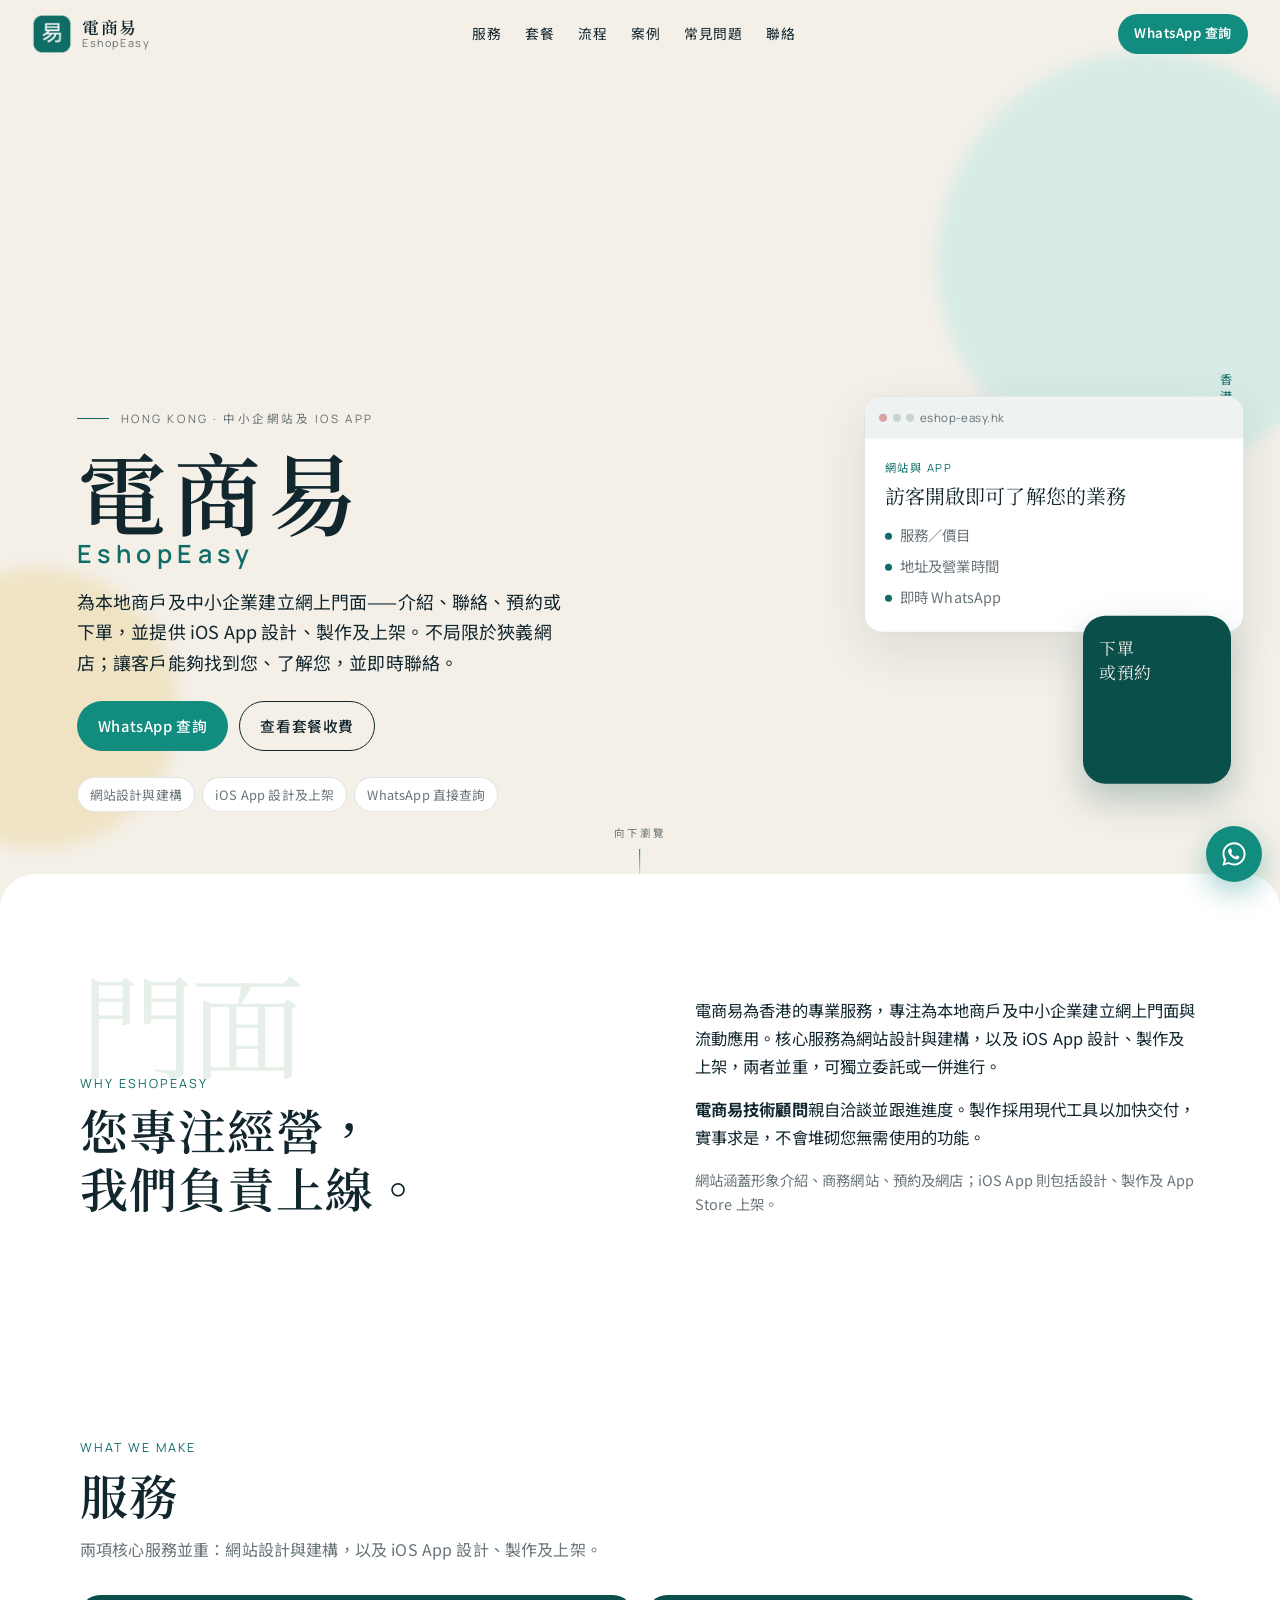
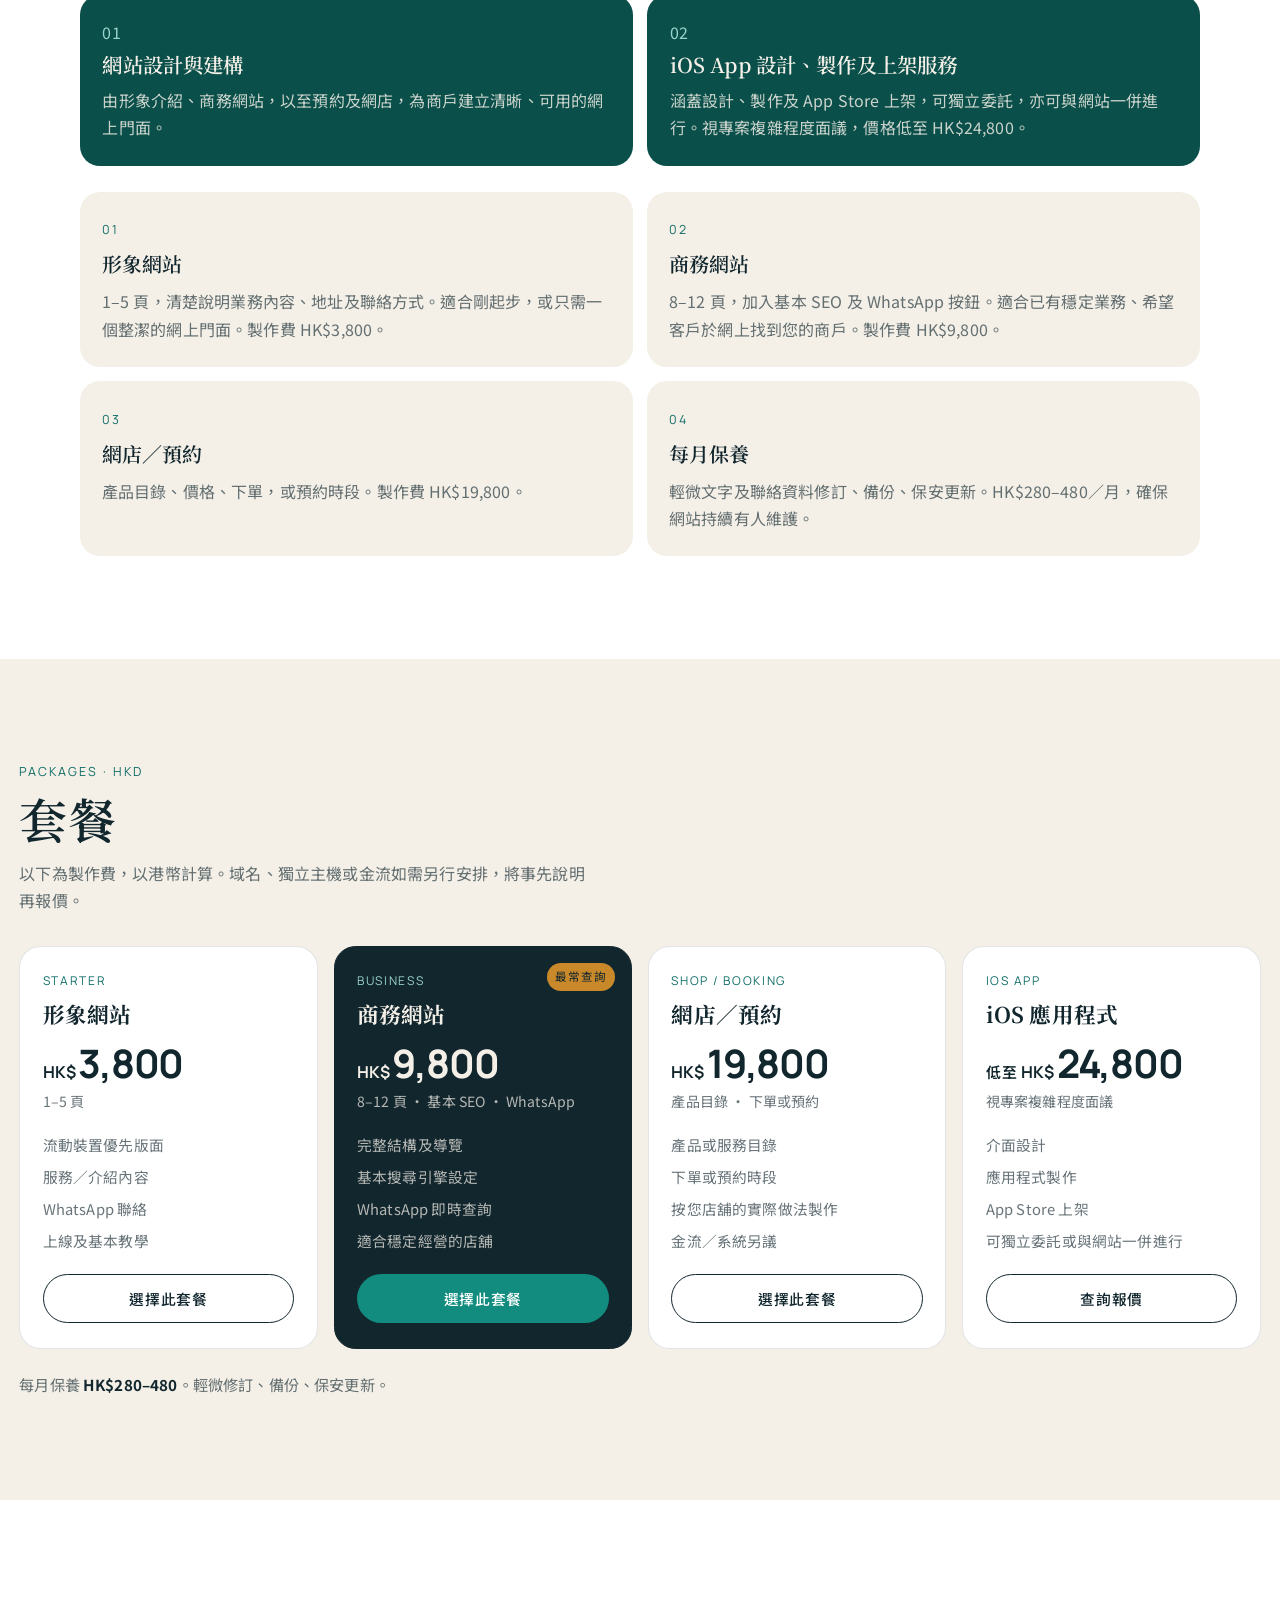
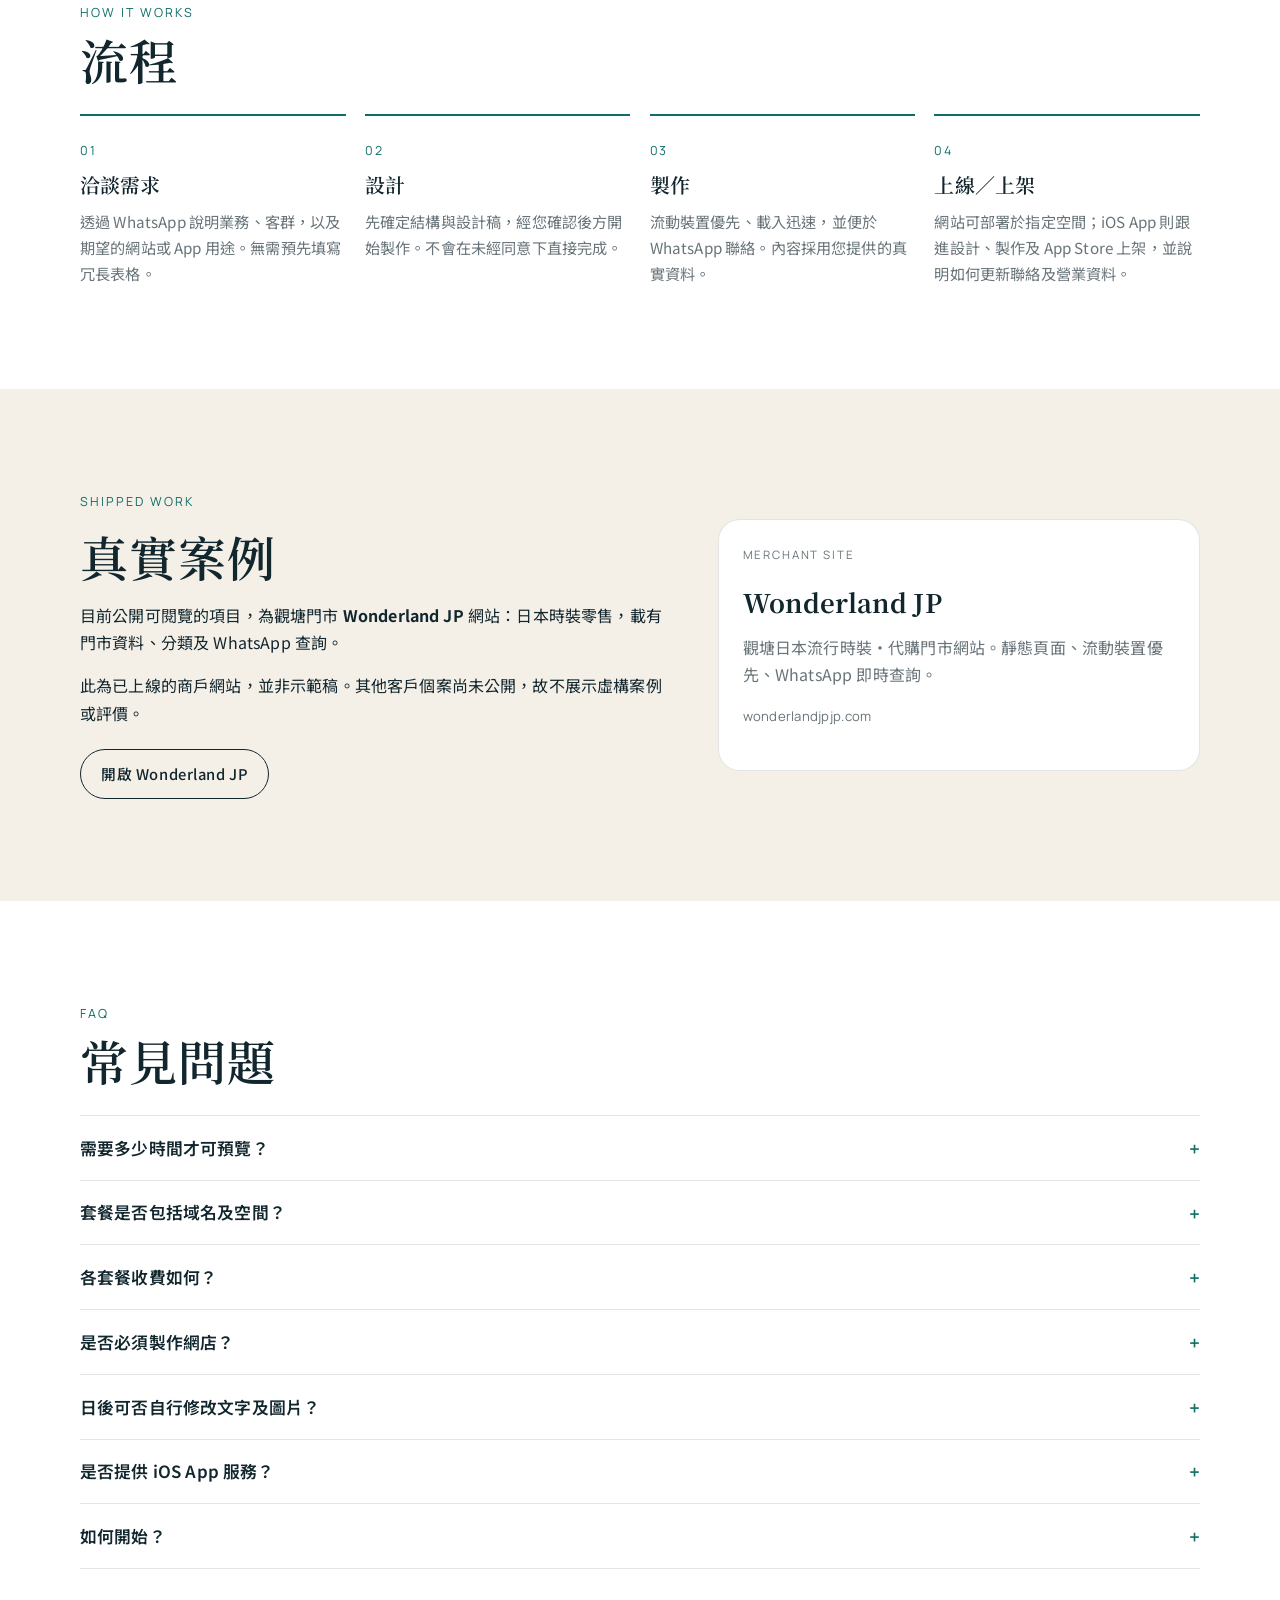
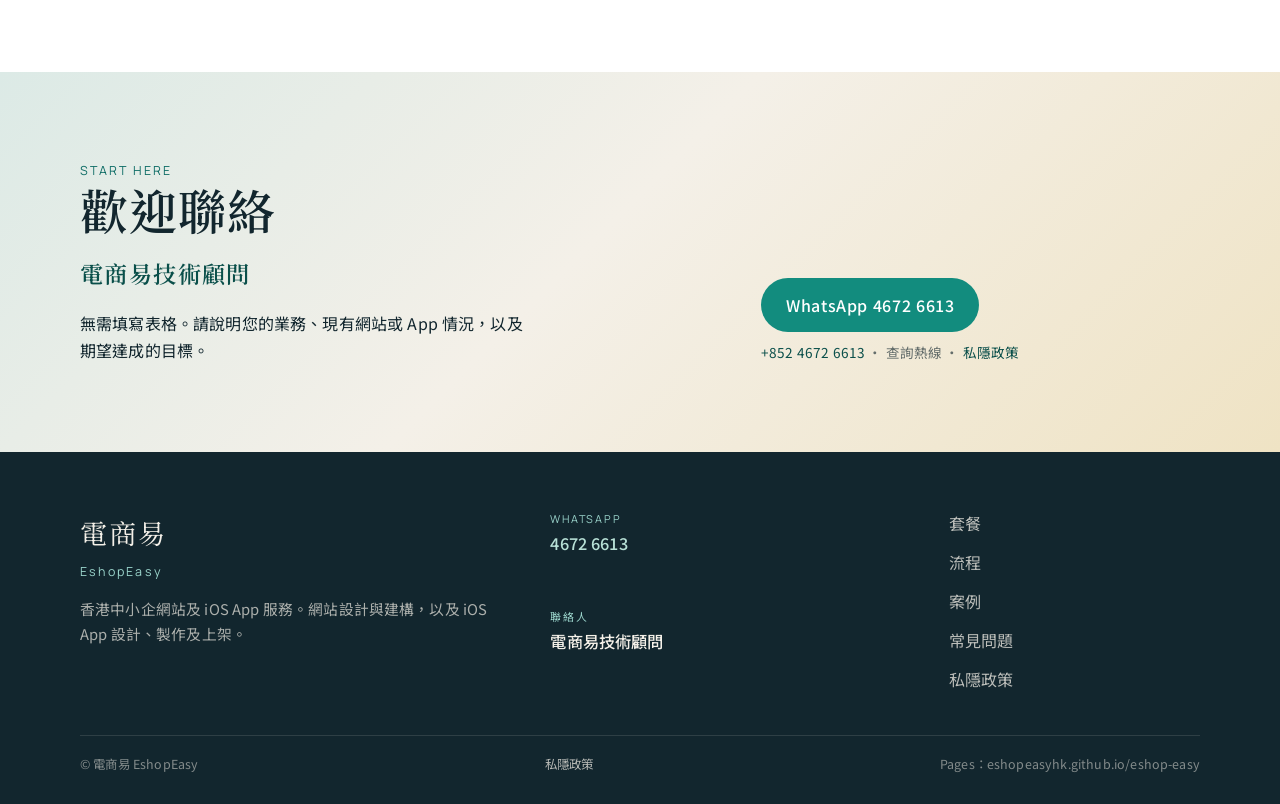
==== commit 4d6d5e63: "Update contact hotline to +852 46726613" ====
--- a/index.html
+++ b/index.html
@@ -39,7 +39,7 @@
     "alternateName": ["EshopEasy"],
     "url": "https://eshopeasyhk.github.io/eshop-easy/",
     "image": "https://eshopeasyhk.github.io/eshop-easy/assets/og.png",
-    "telephone": "+85251057090",
+    "telephone": "+85246726613",
     "areaServed": { "@type": "AdministrativeArea", "name": "Hong Kong" },
     "employee": {
       "@type": "Person",
@@ -49,7 +49,7 @@
     "contactPoint": {
       "@type": "ContactPoint",
       "name": "電商易技術顧問",
-      "telephone": "+85251057090",
+      "telephone": "+85246726613",
       "contactType": "customer service",
       "availableLanguage": ["zh-HK", "zh-Hant"]
     },
@@ -87,7 +87,7 @@
       <a href="#faq">常見問題</a>
       <a href="#contact">聯絡</a>
     </nav>
-    <a class="header-cta" href="https://wa.me/85251057090?text=%E6%82%A8%E5%A5%BD%EF%BC%8C%E6%83%B3%E4%BA%86%E8%A7%A3%E9%9B%BB%E5%95%86%E6%98%93%E6%9C%8D%E5%8B%99">WhatsApp 查詢</a>
+    <a class="header-cta" href="https://wa.me/85246726613?text=%E6%82%A8%E5%A5%BD%EF%BC%8C%E6%83%B3%E4%BA%86%E8%A7%A3%E9%9B%BB%E5%95%86%E6%98%93%E6%9C%8D%E5%8B%99">WhatsApp 查詢</a>
     <button class="menu-toggle" type="button" aria-expanded="false" aria-controls="drawer" aria-label="開啟選單">
       <span></span><span></span><span></span>
     </button>
@@ -103,7 +103,7 @@
       <a href="#contact"><em>06</em>聯絡</a>
     </nav>
     <div class="drawer-meta">
-      <a href="https://wa.me/85251057090?text=%E6%82%A8%E5%A5%BD%EF%BC%8C%E6%83%B3%E4%BA%86%E8%A7%A3%E9%9B%BB%E5%95%86%E6%98%93%E6%9C%8D%E5%8B%99">WhatsApp 5105 7090</a>
+      <a href="https://wa.me/85246726613?text=%E6%82%A8%E5%A5%BD%EF%BC%8C%E6%83%B3%E4%BA%86%E8%A7%A3%E9%9B%BB%E5%95%86%E6%98%93%E6%9C%8D%E5%8B%99">WhatsApp 4672 6613</a>
       <a href="privacy.html">私隱政策</a>
       <span>香港 · 中小企網站及 iOS App</span>
     </div>
@@ -121,7 +121,7 @@
         <h1 id="hero-title">電商易<span>EshopEasy</span></h1>
         <p class="lede">為本地商戶及中小企業建立網上門面——介紹、聯絡、預約或下單，並提供 iOS App 設計、製作及上架。不局限於狹義網店；讓客戶能夠找到您、了解您，並即時聯絡。</p>
         <div class="hero-actions">
-          <a class="btn btn-wa" href="https://wa.me/85251057090?text=%E6%82%A8%E5%A5%BD%EF%BC%8C%E6%83%B3%E4%BA%86%E8%A7%A3%E9%9B%BB%E5%95%86%E6%98%93%E6%9C%8D%E5%8B%99">WhatsApp 查詢</a>
+          <a class="btn btn-wa" href="https://wa.me/85246726613?text=%E6%82%A8%E5%A5%BD%EF%BC%8C%E6%83%B3%E4%BA%86%E8%A7%A3%E9%9B%BB%E5%95%86%E6%98%93%E6%9C%8D%E5%8B%99">WhatsApp 查詢</a>
           <a class="btn btn-ghost" href="#pricing">查看套餐收費</a>
         </div>
         <ul class="hero-chips">
@@ -224,7 +224,7 @@
               <li>WhatsApp 聯絡</li>
               <li>上線及基本教學</li>
             </ul>
-            <a class="btn btn-ghost" href="https://wa.me/85251057090?text=%E6%82%A8%E5%A5%BD%EF%BC%8C%E6%83%B3%E6%9F%A5%E8%A9%A2%20Starter%20%E5%BD%A2%E8%B1%A1%E7%B6%B2%E7%AB%99%20HK%243800">選擇此套餐</a>
+            <a class="btn btn-ghost" href="https://wa.me/85246726613?text=%E6%82%A8%E5%A5%BD%EF%BC%8C%E6%83%B3%E6%9F%A5%E8%A9%A2%20Starter%20%E5%BD%A2%E8%B1%A1%E7%B6%B2%E7%AB%99%20HK%243800">選擇此套餐</a>
           </article>
           <article class="price-card featured">
             <p class="badge">最常查詢</p>
@@ -238,7 +238,7 @@
               <li>WhatsApp 即時查詢</li>
               <li>適合穩定經營的店舖</li>
             </ul>
-            <a class="btn btn-wa" href="https://wa.me/85251057090?text=%E6%82%A8%E5%A5%BD%EF%BC%8C%E6%83%B3%E6%9F%A5%E8%A9%A2%20Business%20%E5%95%86%E5%8B%99%E7%B6%B2%E7%AB%99%20HK%249800">選擇此套餐</a>
+            <a class="btn btn-wa" href="https://wa.me/85246726613?text=%E6%82%A8%E5%A5%BD%EF%BC%8C%E6%83%B3%E6%9F%A5%E8%A9%A2%20Business%20%E5%95%86%E5%8B%99%E7%B6%B2%E7%AB%99%20HK%249800">選擇此套餐</a>
           </article>
           <article class="price-card">
             <p class="price-name">Shop / Booking</p>
@@ -251,7 +251,7 @@
               <li>按您店舖的實際做法製作</li>
               <li>金流／系統另議</li>
             </ul>
-            <a class="btn btn-ghost" href="https://wa.me/85251057090?text=%E6%82%A8%E5%A5%BD%EF%BC%8C%E6%83%B3%E6%9F%A5%E8%A9%A2%E7%B6%B2%E5%BA%97%EF%BC%8F%E9%A0%90%E7%B4%84%20HK%2419800">選擇此套餐</a>
+            <a class="btn btn-ghost" href="https://wa.me/85246726613?text=%E6%82%A8%E5%A5%BD%EF%BC%8C%E6%83%B3%E6%9F%A5%E8%A9%A2%E7%B6%B2%E5%BA%97%EF%BC%8F%E9%A0%90%E7%B4%84%20HK%2419800">選擇此套餐</a>
           </article>
           <article class="price-card">
             <p class="price-name">iOS App</p>
@@ -264,7 +264,7 @@
               <li>App Store 上架</li>
               <li>可獨立委託或與網站一併進行</li>
             </ul>
-            <a class="btn btn-ghost" href="https://wa.me/85251057090?text=%E6%82%A8%E5%A5%BD%EF%BC%8C%E6%83%B3%E6%9F%A5%E8%A9%A2%20iOS%20App%20%E8%A8%AD%E8%A8%88%E3%80%81%E8%A3%BD%E4%BD%9C%E5%8F%8A%E4%B8%8A%E6%9E%B6%EF%BC%8C%E5%83%B9%E6%A0%BC%E4%BD%8E%E8%87%B3%20HK%2424800">查詢報價</a>
+            <a class="btn btn-ghost" href="https://wa.me/85246726613?text=%E6%82%A8%E5%A5%BD%EF%BC%8C%E6%83%B3%E6%9F%A5%E8%A9%A2%20iOS%20App%20%E8%A8%AD%E8%A8%88%E3%80%81%E8%A3%BD%E4%BD%9C%E5%8F%8A%E4%B8%8A%E6%9E%B6%EF%BC%8C%E5%83%B9%E6%A0%BC%E4%BD%8E%E8%87%B3%20HK%2424800">查詢報價</a>
           </article>
         </div>
         <p class="maintain">每月保養 <strong>HK$280–480</strong>。輕微修訂、備份、保安更新。</p>
@@ -349,7 +349,7 @@
           </details>
           <details>
             <summary>如何開始？</summary>
-            <p>WhatsApp 5105 7090，說明您的業務，以及希望網站或 App 協助解決的事項。電商易技術顧問將直接回覆。</p>
+            <p>WhatsApp 4672 6613，說明您的業務，以及希望網站或 App 協助解決的事項。電商易技術顧問將直接回覆。</p>
           </details>
         </div>
       </div>
@@ -366,9 +366,9 @@
           <p>無需填寫表格。請說明您的業務、現有網站或 App 情況，以及期望達成的目標。</p>
         </div>
         <div class="contact-actions">
-          <a class="btn btn-wa btn-lg" href="https://wa.me/85251057090?text=%E6%82%A8%E5%A5%BD%EF%BC%8C%E6%83%B3%E4%BA%86%E8%A7%A3%E9%9B%BB%E5%95%86%E6%98%93%E6%9C%8D%E5%8B%99">WhatsApp 5105 7090</a>
+          <a class="btn btn-wa btn-lg" href="https://wa.me/85246726613?text=%E6%82%A8%E5%A5%BD%EF%BC%8C%E6%83%B3%E4%BA%86%E8%A7%A3%E9%9B%BB%E5%95%86%E6%98%93%E6%9C%8D%E5%8B%99">WhatsApp 4672 6613</a>
           <p class="contact-note">
-            <a href="tel:+85251057090">+852 5105 7090</a>
+            <a href="tel:+85246726613">+852 4672 6613</a>
             · 查詢熱線
             · <a href="privacy.html">私隱政策</a>
           </p>
@@ -386,13 +386,13 @@
         </div>
         <ul class="contact-list">
           <li>
-            <a class="wa-link" href="https://wa.me/85251057090?text=%E6%82%A8%E5%A5%BD%EF%BC%8C%E6%83%B3%E4%BA%86%E8%A7%A3%E9%9B%BB%E5%95%86%E6%98%93%E6%9C%8D%E5%8B%99">
+            <a class="wa-link" href="https://wa.me/85246726613?text=%E6%82%A8%E5%A5%BD%EF%BC%8C%E6%83%B3%E4%BA%86%E8%A7%A3%E9%9B%BB%E5%95%86%E6%98%93%E6%9C%8D%E5%8B%99">
               <small>WhatsApp</small>
-              <strong>5105 7090</strong>
+              <strong>4672 6613</strong>
             </a>
           </li>
           <li>
-            <a href="tel:+85251057090">
+            <a href="tel:+85246726613">
               <small>聯絡人</small>
               <strong>電商易技術顧問</strong>
             </a>
@@ -414,7 +414,7 @@
     </div>
   </footer>
 
-  <a class="wa-float" href="https://wa.me/85251057090?text=%E6%82%A8%E5%A5%BD%EF%BC%8C%E6%83%B3%E4%BA%86%E8%A7%A3%E9%9B%BB%E5%95%86%E6%98%93%E6%9C%8D%E5%8B%99" aria-label="WhatsApp 5105 7090">
+  <a class="wa-float" href="https://wa.me/85246726613?text=%E6%82%A8%E5%A5%BD%EF%BC%8C%E6%83%B3%E4%BA%86%E8%A7%A3%E9%9B%BB%E5%95%86%E6%98%93%E6%9C%8D%E5%8B%99" aria-label="WhatsApp 4672 6613">
     <svg viewBox="0 0 24 24" aria-hidden="true"><path d="M19.05 4.91A9.82 9.82 0 0 0 12.04 2C6.58 2 2.14 6.44 2.14 11.9c0 1.75.46 3.45 1.32 4.95L2 22l5.3-1.39a9.87 9.87 0 0 0 4.74 1.21h.01c5.46 0 9.9-4.44 9.9-9.9 0-2.65-1.03-5.14-2.9-7.01zm-7.01 15.24h-.01a8.2 8.2 0 0 1-4.18-1.15l-.3-.18-3.14.82.84-3.06-.2-.31a8.18 8.18 0 0 1-1.26-4.38c0-4.54 3.7-8.23 8.24-8.23 2.2 0 4.27.86 5.82 2.42a8.18 8.18 0 0 1 2.41 5.83c0 4.54-3.7 8.24-8.22 8.24zm4.52-6.16c-.25-.12-1.47-.72-1.7-.81-.23-.08-.39-.12-.56.12-.17.25-.64.81-.79.97-.14.17-.29.19-.54.06-.25-.12-1.05-.39-2-1.23-.74-.66-1.23-1.47-1.38-1.72-.14-.25-.02-.38.11-.51.11-.11.25-.29.37-.43.12-.14.17-.25.25-.41.08-.17.04-.31-.02-.43-.06-.12-.56-1.35-.76-1.84-.2-.48-.41-.42-.56-.42h-.48c-.17 0-.43.06-.66.31-.23.25-.87.85-.87 2.07 0 1.22.89 2.4 1.01 2.56.12.17 1.75 2.67 4.23 3.74 1.48.64 1.84.7 2.5.59.38-.07 1.47-.6 1.67-1.18.21-.58.21-1.07.14-1.18-.06-.1-.23-.17-.48-.29z"/></svg>
   </a>
 
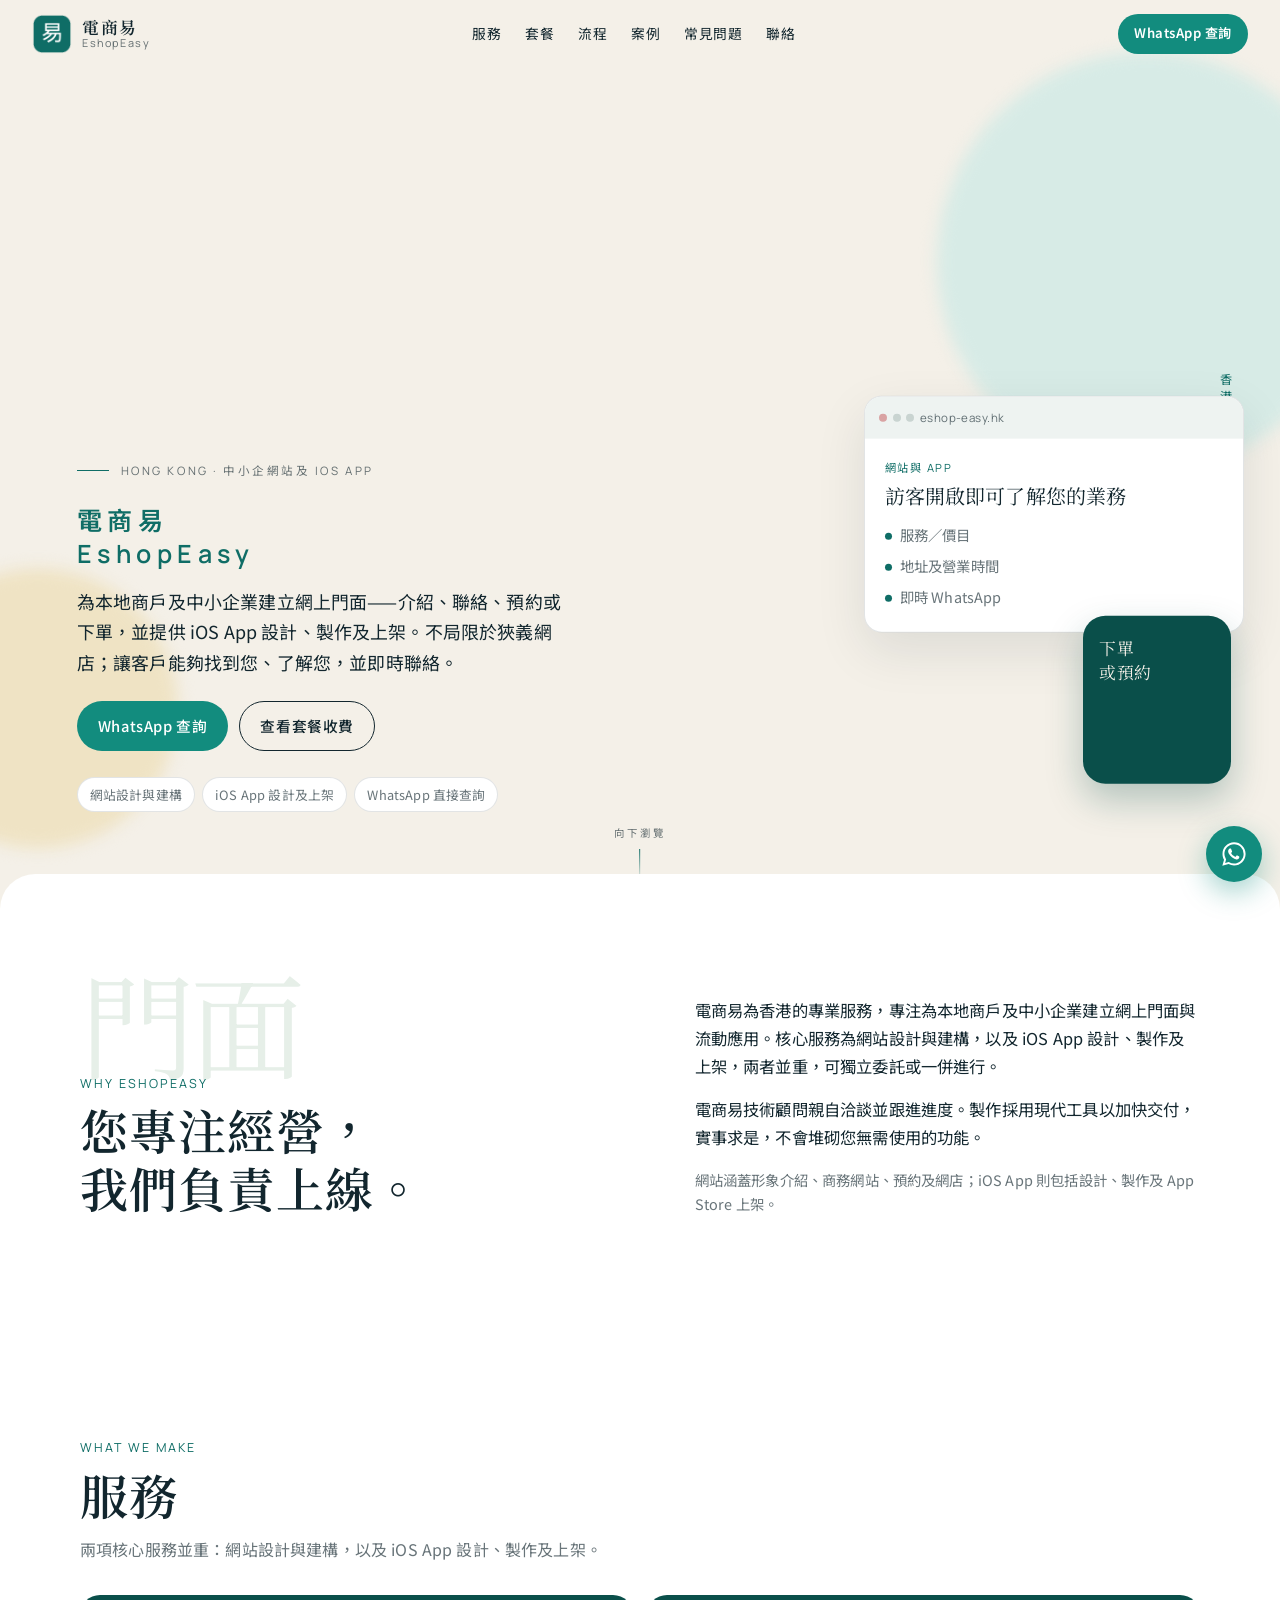
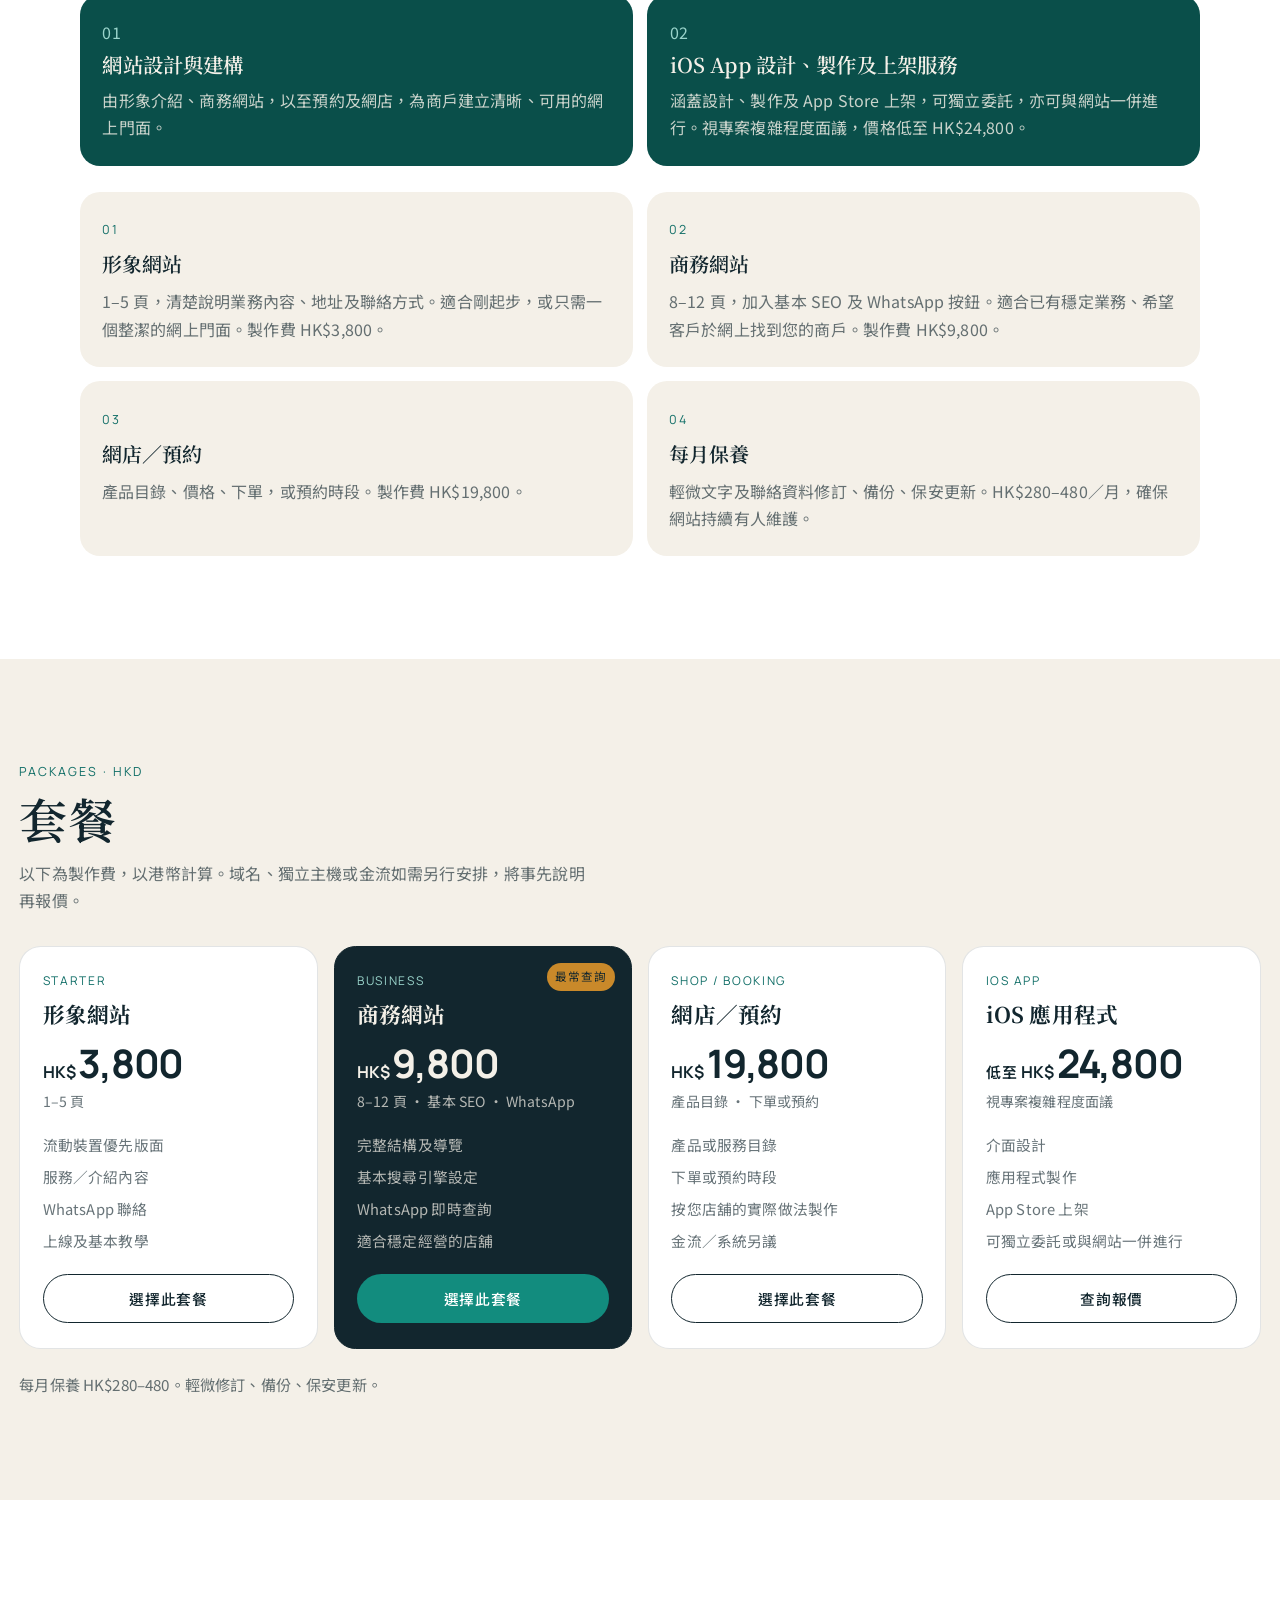
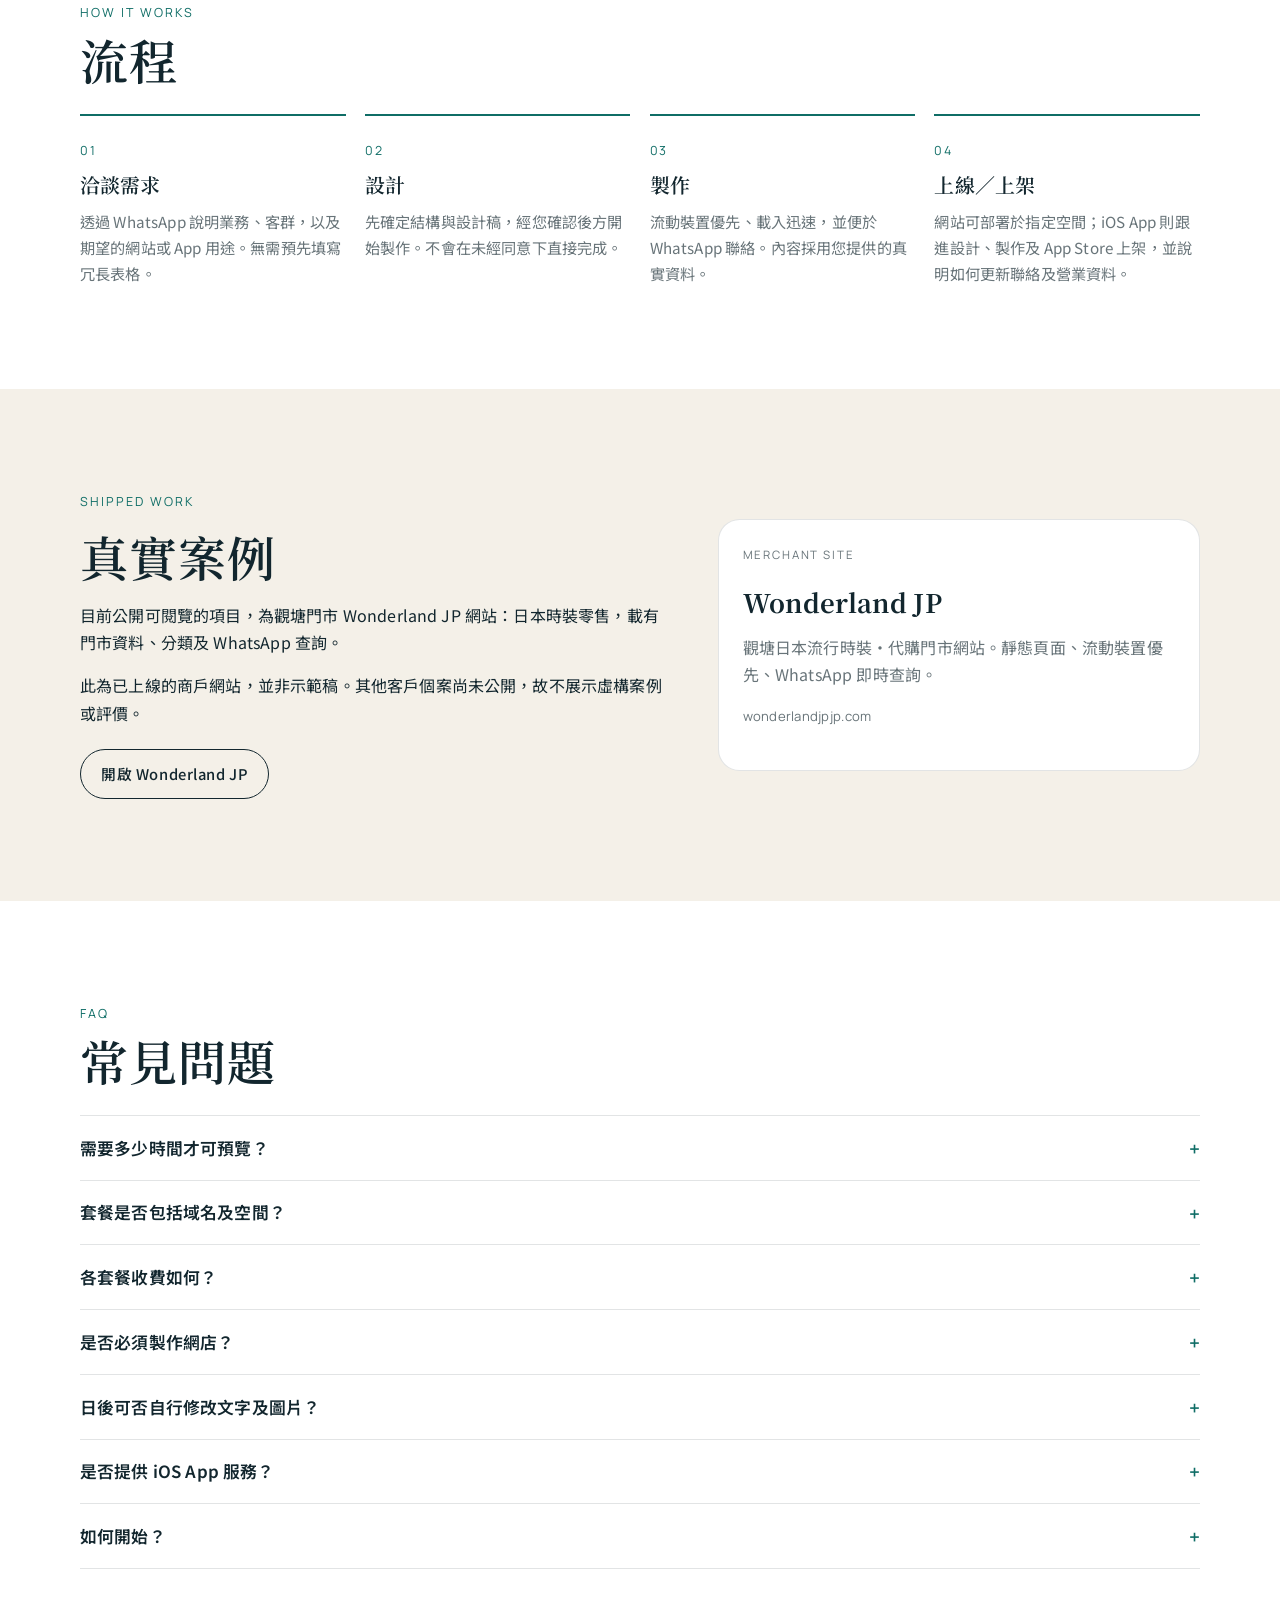
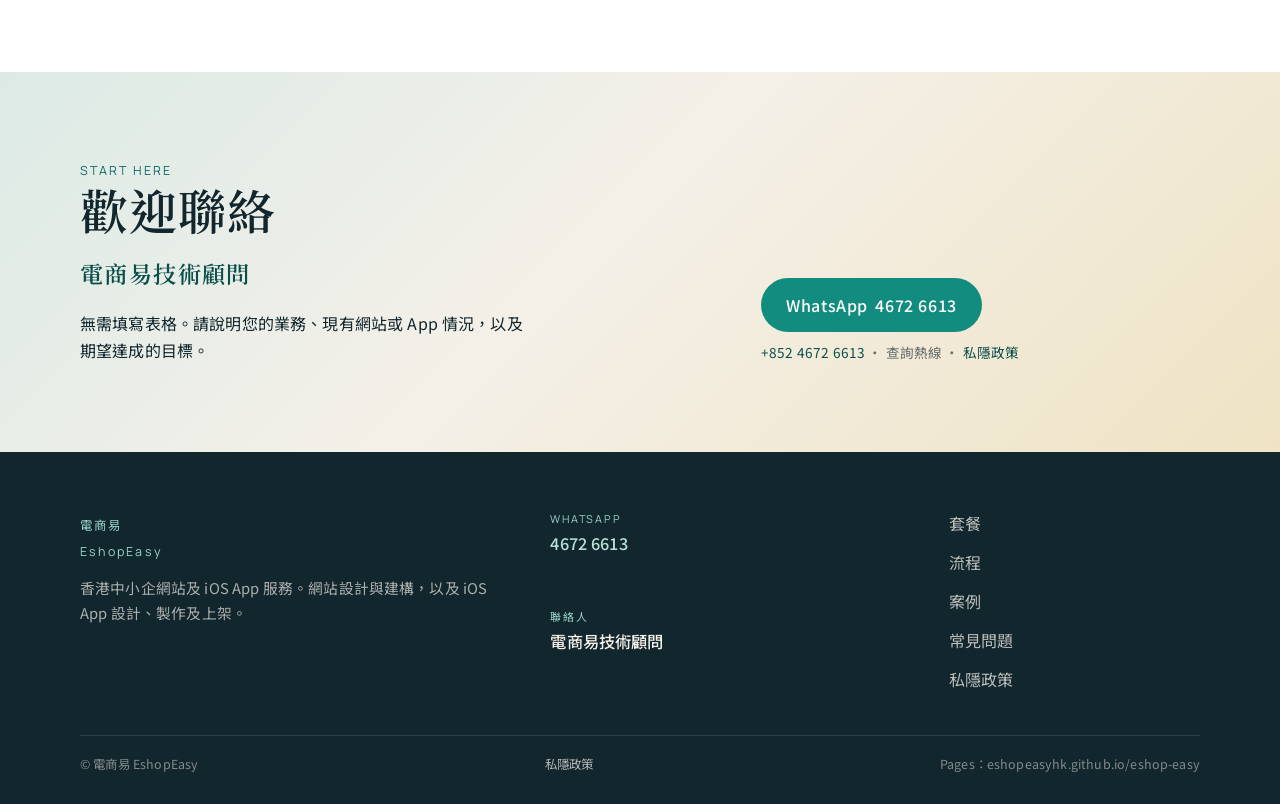
==== commit a4dca967: "Add simple login CMS for site content Homepage loads editable data/site.json; /admin saves via GitHu" ====
--- a/index.html
+++ b/index.html
@@ -75,8 +75,8 @@
     <a class="brand" href="./">
       <img src="assets/logo.png" width="40" height="40" alt="">
       <span class="brand-text">
-        <strong>電商易</strong>
-        <span>EshopEasy</span>
+        <strong data-cms="brandZh">電商易</strong>
+        <span data-cms="brandEn">EshopEasy</span>
       </span>
     </a>
     <nav class="nav" aria-label="主要">
@@ -87,7 +87,7 @@
       <a href="#faq">常見問題</a>
       <a href="#contact">聯絡</a>
     </nav>
-    <a class="header-cta" href="https://wa.me/85246726613?text=%E6%82%A8%E5%A5%BD%EF%BC%8C%E6%83%B3%E4%BA%86%E8%A7%A3%E9%9B%BB%E5%95%86%E6%98%93%E6%9C%8D%E5%8B%99">WhatsApp 查詢</a>
+    <a class="header-cta" href="https://wa.me/85246726613?text=%E6%82%A8%E5%A5%BD%EF%BC%8C%E6%83%B3%E4%BA%86%E8%A7%A3%E9%9B%BB%E5%95%86%E6%98%93%E6%9C%8D%E5%8B%99" data-cms-wa data-cms-wa-text="您好，想了解電商易服務">WhatsApp 查詢</a>
     <button class="menu-toggle" type="button" aria-expanded="false" aria-controls="drawer" aria-label="開啟選單">
       <span></span><span></span><span></span>
     </button>
@@ -103,9 +103,9 @@
       <a href="#contact"><em>06</em>聯絡</a>
     </nav>
     <div class="drawer-meta">
-      <a href="https://wa.me/85246726613?text=%E6%82%A8%E5%A5%BD%EF%BC%8C%E6%83%B3%E4%BA%86%E8%A7%A3%E9%9B%BB%E5%95%86%E6%98%93%E6%9C%8D%E5%8B%99">WhatsApp 4672 6613</a>
+      <a href="https://wa.me/85246726613?text=%E6%82%A8%E5%A5%BD%EF%BC%8C%E6%83%B3%E4%BA%86%E8%A7%A3%E9%9B%BB%E5%95%86%E6%98%93%E6%9C%8D%E5%8B%99" data-cms-wa data-cms-wa-text="您好，想了解電商易服務">WhatsApp <span data-cms="phoneDisplay">4672 6613</span></a>
       <a href="privacy.html">私隱政策</a>
-      <span>香港 · 中小企網站及 iOS App</span>
+      <span data-cms="contactTagline">香港 · 中小企網站及 iOS App</span>
     </div>
   </div>
 
@@ -117,14 +117,14 @@
       </div>
       <p class="v-label" aria-hidden="true">香港本地<span>收費公開</span></p>
       <div class="hero-inner">
-        <p class="eyebrow">Hong Kong · 中小企網站及 iOS App</p>
-        <h1 id="hero-title">電商易<span>EshopEasy</span></h1>
-        <p class="lede">為本地商戶及中小企業建立網上門面——介紹、聯絡、預約或下單，並提供 iOS App 設計、製作及上架。不局限於狹義網店；讓客戶能夠找到您、了解您，並即時聯絡。</p>
+        <p class="eyebrow" data-cms="heroEyebrow">Hong Kong · 中小企網站及 iOS App</p>
+        <h1 id="hero-title"><span data-cms="brandZh">電商易</span><span data-cms="brandEn">EshopEasy</span></h1>
+        <p class="lede" data-cms="heroLede">為本地商戶及中小企業建立網上門面——介紹、聯絡、預約或下單，並提供 iOS App 設計、製作及上架。不局限於狹義網店；讓客戶能夠找到您、了解您，並即時聯絡。</p>
         <div class="hero-actions">
-          <a class="btn btn-wa" href="https://wa.me/85246726613?text=%E6%82%A8%E5%A5%BD%EF%BC%8C%E6%83%B3%E4%BA%86%E8%A7%A3%E9%9B%BB%E5%95%86%E6%98%93%E6%9C%8D%E5%8B%99">WhatsApp 查詢</a>
+          <a class="btn btn-wa" href="https://wa.me/85246726613?text=%E6%82%A8%E5%A5%BD%EF%BC%8C%E6%83%B3%E4%BA%86%E8%A7%A3%E9%9B%BB%E5%95%86%E6%98%93%E6%9C%8D%E5%8B%99" data-cms-wa data-cms-wa-text="您好，想了解電商易服務">WhatsApp 查詢</a>
           <a class="btn btn-ghost" href="#pricing">查看套餐收費</a>
         </div>
-        <ul class="hero-chips">
+        <ul class="hero-chips" data-cms="heroChips">
           <li>網站設計與建構</li>
           <li>iOS App 設計及上架</li>
           <li>WhatsApp 直接查詢</li>
@@ -154,13 +154,13 @@
       <div class="wrap intro-grid">
         <div>
           <p class="watermark" aria-hidden="true">門面</p>
-          <p class="kicker">Why EshopEasy</p>
-          <h2>您專注經營，<br>我們負責上線。</h2>
+          <p class="kicker" data-cms="aboutKicker">Why EshopEasy</p>
+          <h2 data-cms="aboutHeading">您專注經營，<br>我們負責上線。</h2>
         </div>
         <div class="intro-copy">
-          <p>電商易為香港的專業服務，專注為本地商戶及中小企業建立網上門面與流動應用。核心服務為網站設計與建構，以及 iOS App 設計、製作及上架，兩者並重，可獨立委託或一併進行。</p>
-          <p><strong>電商易技術顧問</strong>親自洽談並跟進進度。製作採用現代工具以加快交付，實事求是，不會堆砌您無需使用的功能。</p>
-          <p class="note">網站涵蓋形象介紹、商務網站、預約及網店；iOS App 則包括設計、製作及 App Store 上架。</p>
+          <p data-cms="aboutP1">電商易為香港的專業服務，專注為本地商戶及中小企業建立網上門面與流動應用。核心服務為網站設計與建構，以及 iOS App 設計、製作及上架，兩者並重，可獨立委託或一併進行。</p>
+          <p data-cms="aboutP2">電商易技術顧問親自洽談並跟進進度。製作採用現代工具以加快交付，實事求是，不會堆砌您無需使用的功能。</p>
+          <p class="note" data-cms="aboutNote">網站涵蓋形象介紹、商務網站、預約及網店；iOS App 則包括設計、製作及 App Store 上架。</p>
         </div>
       </div>
     </section>
@@ -169,8 +169,8 @@
       <div class="wrap">
         <p class="kicker">What we make</p>
         <h2>服務</h2>
-        <p class="section-lead">兩項核心服務並重：網站設計與建構，以及 iOS App 設計、製作及上架。</p>
-        <div class="offer-pair">
+        <p class="section-lead" data-cms="servicesLead">兩項核心服務並重：網站設計與建構，以及 iOS App 設計、製作及上架。</p>
+        <div class="offer-pair" data-cms="offers">
           <article class="offer-card">
             <span class="idx">01</span>
             <h3>網站設計與建構</h3>
@@ -182,7 +182,7 @@
             <p>涵蓋設計、製作及 App Store 上架，可獨立委託，亦可與網站一併進行。視專案複雜程度面議，價格低至 HK$24,800。</p>
           </article>
         </div>
-        <div class="service-grid">
+        <div class="service-grid" data-cms="serviceCards">
           <article class="service-card">
             <span class="idx">01</span>
             <h3>形象網站</h3>
@@ -211,8 +211,8 @@
       <div class="wrap">
         <p class="kicker">Packages · HKD</p>
         <h2>套餐</h2>
-        <p class="section-lead">以下為製作費，以港幣計算。域名、獨立主機或金流如需另行安排，將事先說明再報價。</p>
-        <div class="price-grid">
+        <p class="section-lead" data-cms="pricingLead">以下為製作費，以港幣計算。域名、獨立主機或金流如需另行安排，將事先說明再報價。</p>
+        <div class="price-grid" data-cms="packages">
           <article class="price-card">
             <p class="price-name">Starter</p>
             <h3>形象網站</h3>
@@ -267,7 +267,7 @@
             <a class="btn btn-ghost" href="https://wa.me/85246726613?text=%E6%82%A8%E5%A5%BD%EF%BC%8C%E6%83%B3%E6%9F%A5%E8%A9%A2%20iOS%20App%20%E8%A8%AD%E8%A8%88%E3%80%81%E8%A3%BD%E4%BD%9C%E5%8F%8A%E4%B8%8A%E6%9E%B6%EF%BC%8C%E5%83%B9%E6%A0%BC%E4%BD%8E%E8%87%B3%20HK%2424800">查詢報價</a>
           </article>
         </div>
-        <p class="maintain">每月保養 <strong>HK$280–480</strong>。輕微修訂、備份、保安更新。</p>
+        <p class="maintain" data-cms="maintenanceNote">每月保養 HK$280–480。輕微修訂、備份、保安更新。</p>
       </div>
     </section>
 
@@ -304,16 +304,16 @@
       <div class="wrap work-grid">
         <div>
           <p class="kicker">Shipped work</p>
-          <h2>真實案例</h2>
-          <p>目前公開可閱覽的項目，為觀塘門市 <strong>Wonderland JP</strong> 網站：日本時裝零售，載有門市資料、分類及 WhatsApp 查詢。</p>
-          <p>此為已上線的商戶網站，並非示範稿。其他客戶個案尚未公開，故不展示虛構案例或評價。</p>
-          <a class="btn btn-ghost" href="https://wonderlandjpjp.com" rel="noopener noreferrer">開啟 Wonderland JP</a>
+          <h2 data-cms="caseHeading">真實案例</h2>
+          <p data-cms="caseP1">目前公開可閱覽的項目，為觀塘門市 Wonderland JP 網站：日本時裝零售，載有門市資料、分類及 WhatsApp 查詢。</p>
+          <p data-cms="caseP2">此為已上線的商戶網站，並非示範稿。其他客戶個案尚未公開，故不展示虛構案例或評價。</p>
+          <a class="btn btn-ghost" href="https://wonderlandjpjp.com" rel="noopener noreferrer" data-cms="caseButton">開啟 Wonderland JP</a>
         </div>
         <article class="work-card">
-          <p class="work-tag">Merchant site</p>
-          <h3>Wonderland JP</h3>
-          <p>觀塘日本流行時裝・代購門市網站。靜態頁面、流動裝置優先、WhatsApp 即時查詢。</p>
-          <p class="work-url">wonderlandjpjp.com</p>
+          <p class="work-tag" data-cms="caseCardTag">Merchant site</p>
+          <h3 data-cms="caseCardTitle">Wonderland JP</h3>
+          <p data-cms="caseCardBody">觀塘日本流行時裝・代購門市網站。靜態頁面、流動裝置優先、WhatsApp 即時查詢。</p>
+          <p class="work-url" data-cms="caseCardUrl">wonderlandjpjp.com</p>
         </article>
       </div>
     </section>
@@ -322,7 +322,7 @@
       <div class="wrap">
         <p class="kicker">FAQ</p>
         <h2>常見問題</h2>
-        <div class="faq-list">
+        <div class="faq-list" data-cms="faq">
           <details>
             <summary>需要多少時間才可預覽？</summary>
             <p>視乎頁數及您提供資料的速度。簡單形象網站，資料齊全時通常於數個工作天內備妥初稿；商務網站、網店／預約或 iOS App 需時較長。確實日程於洽談需求後確定，不會隨意承諾期限。</p>
@@ -359,16 +359,16 @@
       <div class="wrap contact-inner">
         <div>
           <p class="kicker">Start here</p>
-          <h2 id="contact-title">歡迎聯絡</h2>
+          <h2 id="contact-title" data-cms="contactHeading">歡迎聯絡</h2>
           <div class="contact-lead">
-            <p class="contact-lead-name">電商易技術顧問</p>
+            <p class="contact-lead-name" data-cms="contactTitle">電商易技術顧問</p>
           </div>
-          <p>無需填寫表格。請說明您的業務、現有網站或 App 情況，以及期望達成的目標。</p>
+          <p data-cms="contactBody">無需填寫表格。請說明您的業務、現有網站或 App 情況，以及期望達成的目標。</p>
         </div>
         <div class="contact-actions">
-          <a class="btn btn-wa btn-lg" href="https://wa.me/85246726613?text=%E6%82%A8%E5%A5%BD%EF%BC%8C%E6%83%B3%E4%BA%86%E8%A7%A3%E9%9B%BB%E5%95%86%E6%98%93%E6%9C%8D%E5%8B%99">WhatsApp 4672 6613</a>
+          <a class="btn btn-wa btn-lg" href="https://wa.me/85246726613?text=%E6%82%A8%E5%A5%BD%EF%BC%8C%E6%83%B3%E4%BA%86%E8%A7%A3%E9%9B%BB%E5%95%86%E6%98%93%E6%9C%8D%E5%8B%99" data-cms-wa data-cms-wa-text="您好，想了解電商易服務">WhatsApp <span data-cms="phoneDisplay">4672 6613</span></a>
           <p class="contact-note">
-            <a href="tel:+85246726613">+852 4672 6613</a>
+            <a href="tel:+85246726613" data-cms-tel>+852 4672 6613</a>
             · 查詢熱線
             · <a href="privacy.html">私隱政策</a>
           </p>
@@ -381,20 +381,20 @@
     <div class="wrap">
       <div class="foot-grid">
         <div>
-          <p class="foot-brand">電商易<span>EshopEasy</span></p>
-          <p class="foot-tag">香港中小企網站及 iOS App 服務。網站設計與建構，以及 iOS App 設計、製作及上架。</p>
+          <p class="foot-brand"><span data-cms="brandZh">電商易</span><span data-cms="brandEn">EshopEasy</span></p>
+          <p class="foot-tag" data-cms="footerTag">香港中小企網站及 iOS App 服務。網站設計與建構，以及 iOS App 設計、製作及上架。</p>
         </div>
         <ul class="contact-list">
           <li>
-            <a class="wa-link" href="https://wa.me/85246726613?text=%E6%82%A8%E5%A5%BD%EF%BC%8C%E6%83%B3%E4%BA%86%E8%A7%A3%E9%9B%BB%E5%95%86%E6%98%93%E6%9C%8D%E5%8B%99">
+            <a class="wa-link" href="https://wa.me/85246726613?text=%E6%82%A8%E5%A5%BD%EF%BC%8C%E6%83%B3%E4%BA%86%E8%A7%A3%E9%9B%BB%E5%95%86%E6%98%93%E6%9C%8D%E5%8B%99" data-cms-wa data-cms-wa-text="您好，想了解電商易服務">
               <small>WhatsApp</small>
-              <strong>4672 6613</strong>
+              <strong data-cms="phoneDisplay">4672 6613</strong>
             </a>
           </li>
           <li>
             <a href="tel:+85246726613">
               <small>聯絡人</small>
-              <strong>電商易技術顧問</strong>
+              <strong data-cms="contactTitle">電商易技術顧問</strong>
             </a>
           </li>
         </ul>
@@ -414,10 +414,11 @@
     </div>
   </footer>
 
-  <a class="wa-float" href="https://wa.me/85246726613?text=%E6%82%A8%E5%A5%BD%EF%BC%8C%E6%83%B3%E4%BA%86%E8%A7%A3%E9%9B%BB%E5%95%86%E6%98%93%E6%9C%8D%E5%8B%99" aria-label="WhatsApp 4672 6613">
+  <a class="wa-float" href="https://wa.me/85246726613?text=%E6%82%A8%E5%A5%BD%EF%BC%8C%E6%83%B3%E4%BA%86%E8%A7%A3%E9%9B%BB%E5%95%86%E6%98%93%E6%9C%8D%E5%8B%99" aria-label="WhatsApp 4672 6613" data-cms-wa data-cms-wa-text="您好，想了解電商易服務">
     <svg viewBox="0 0 24 24" aria-hidden="true"><path d="M19.05 4.91A9.82 9.82 0 0 0 12.04 2C6.58 2 2.14 6.44 2.14 11.9c0 1.75.46 3.45 1.32 4.95L2 22l5.3-1.39a9.87 9.87 0 0 0 4.74 1.21h.01c5.46 0 9.9-4.44 9.9-9.9 0-2.65-1.03-5.14-2.9-7.01zm-7.01 15.24h-.01a8.2 8.2 0 0 1-4.18-1.15l-.3-.18-3.14.82.84-3.06-.2-.31a8.18 8.18 0 0 1-1.26-4.38c0-4.54 3.7-8.23 8.24-8.23 2.2 0 4.27.86 5.82 2.42a8.18 8.18 0 0 1 2.41 5.83c0 4.54-3.7 8.24-8.22 8.24zm4.52-6.16c-.25-.12-1.47-.72-1.7-.81-.23-.08-.39-.12-.56.12-.17.25-.64.81-.79.97-.14.17-.29.19-.54.06-.25-.12-1.05-.39-2-1.23-.74-.66-1.23-1.47-1.38-1.72-.14-.25-.02-.38.11-.51.11-.11.25-.29.37-.43.12-.14.17-.25.25-.41.08-.17.04-.31-.02-.43-.06-.12-.56-1.35-.76-1.84-.2-.48-.41-.42-.56-.42h-.48c-.17 0-.43.06-.66.31-.23.25-.87.85-.87 2.07 0 1.22.89 2.4 1.01 2.56.12.17 1.75 2.67 4.23 3.74 1.48.64 1.84.7 2.5.59.38-.07 1.47-.6 1.67-1.18.21-.58.21-1.07.14-1.18-.06-.1-.23-.17-.48-.29z"/></svg>
   </a>
 
+  <script src="js/content.js"></script>
   <script src="js/site.js"></script>
 </body>
 </html>
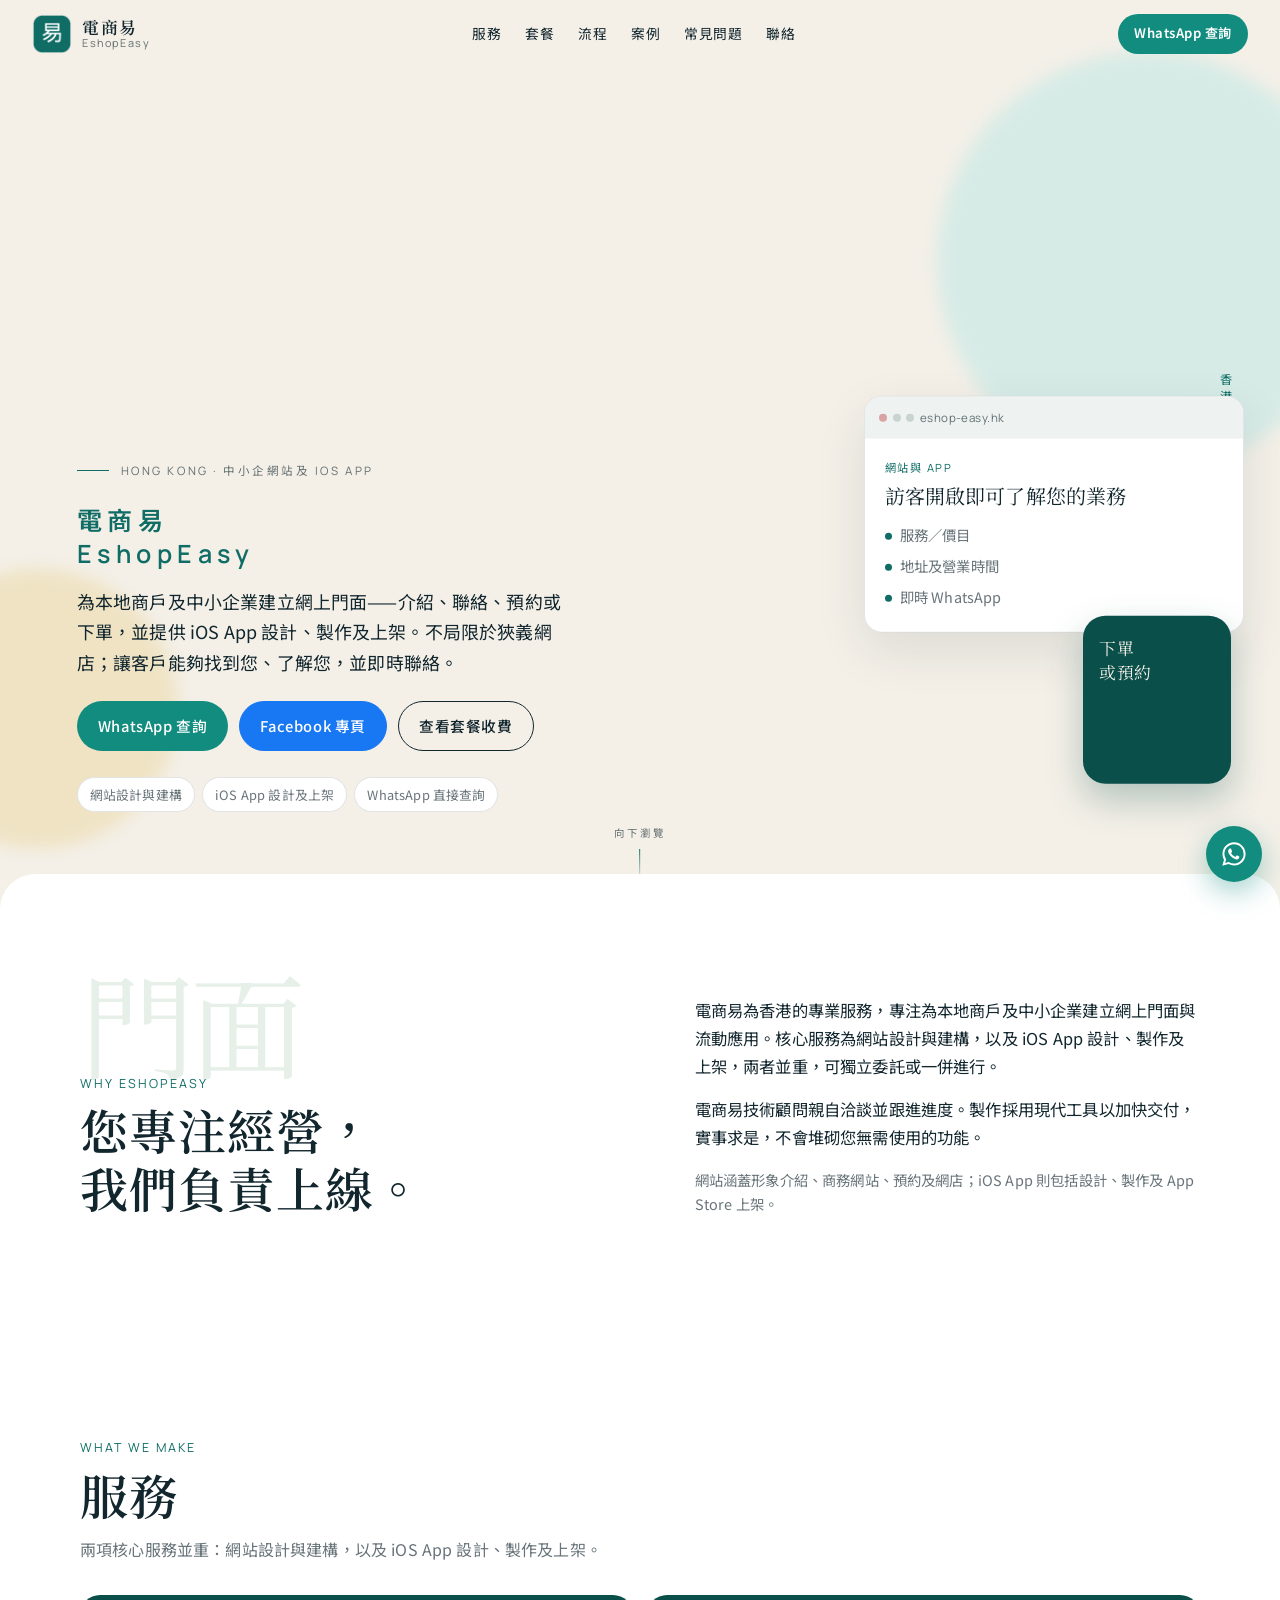
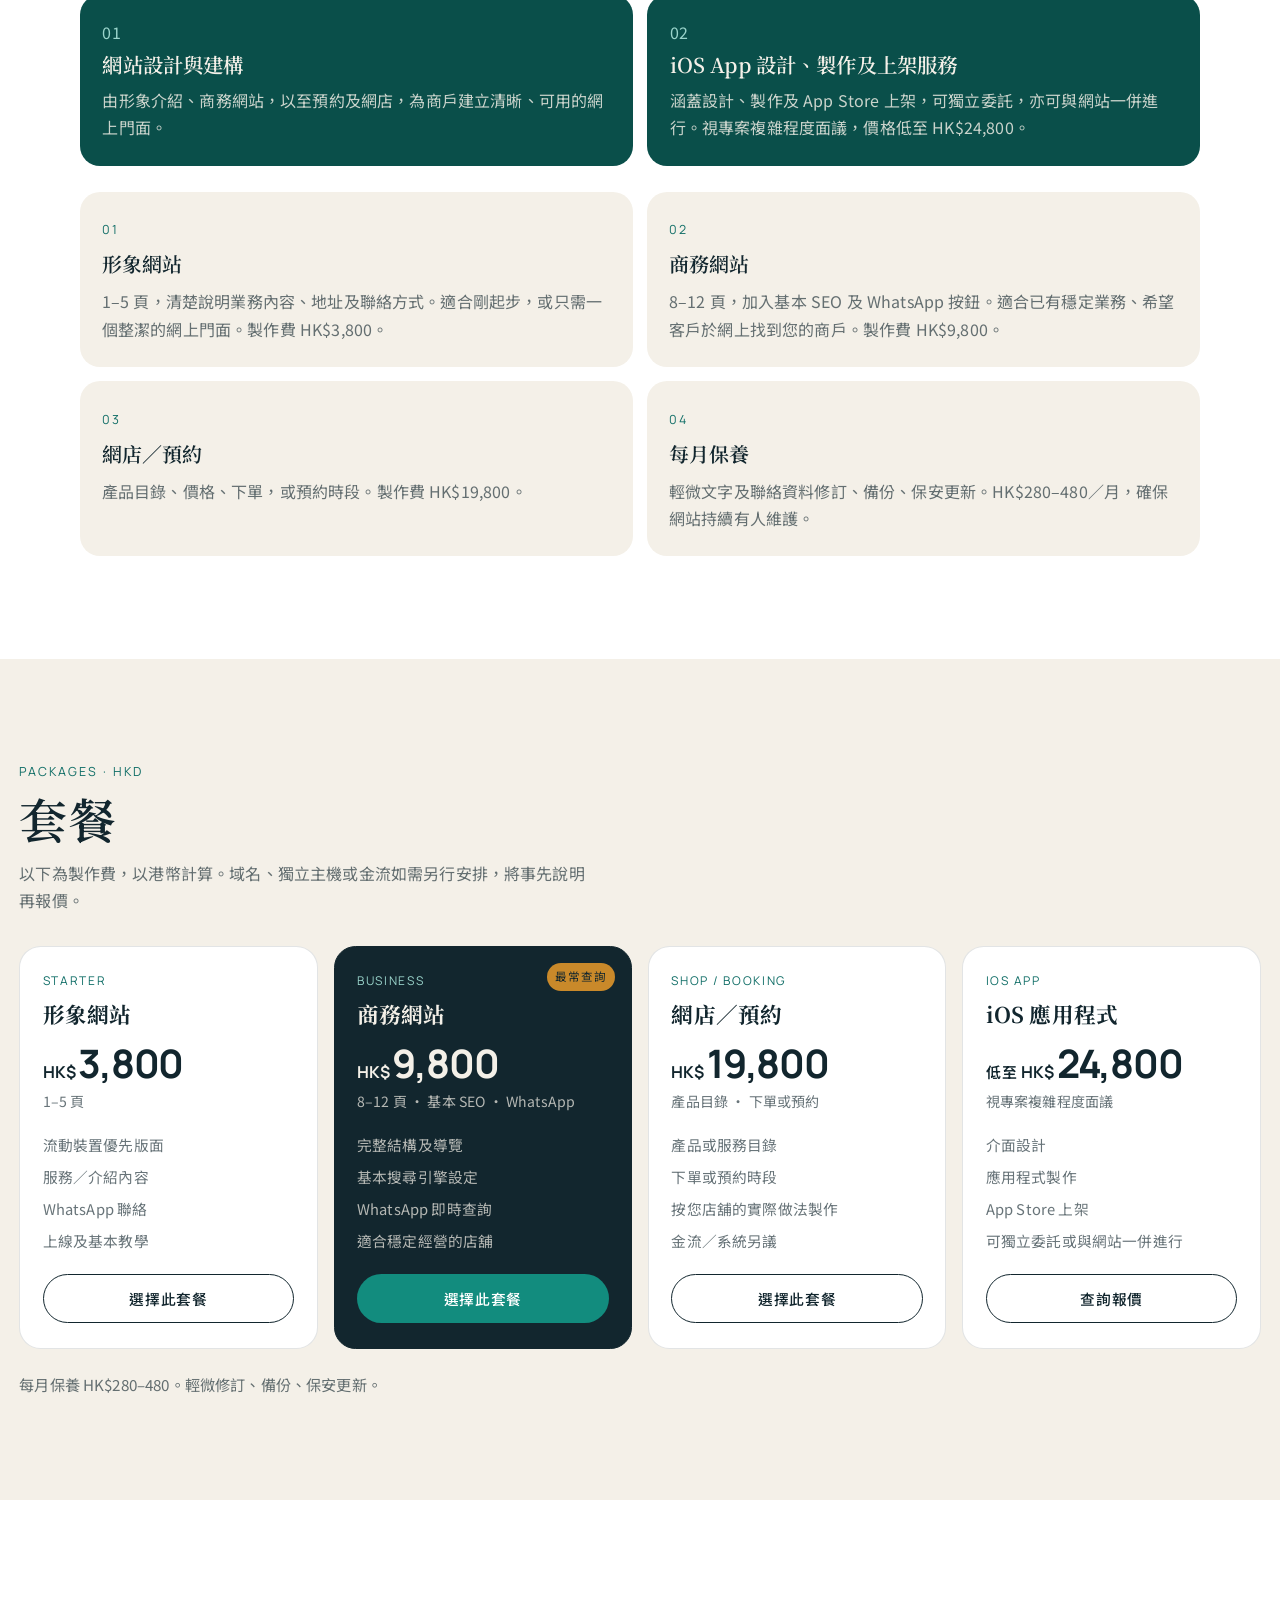
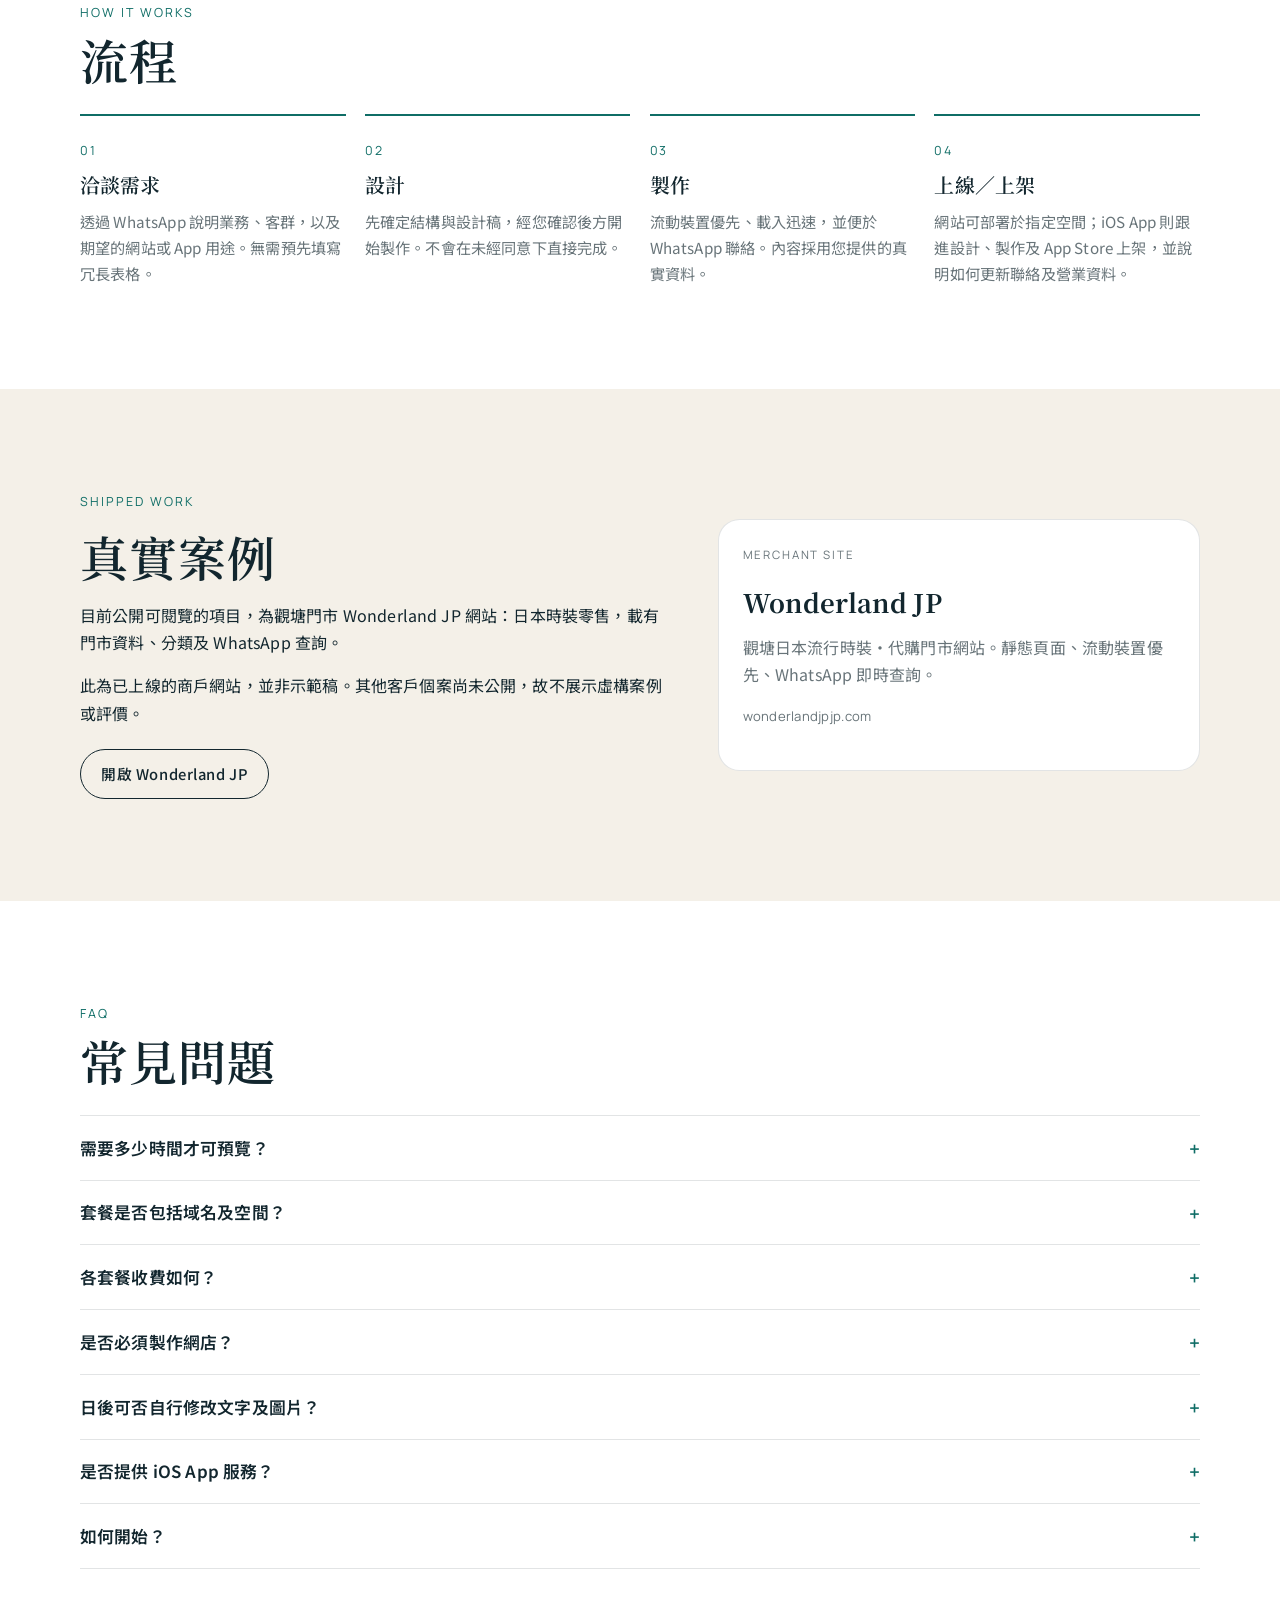
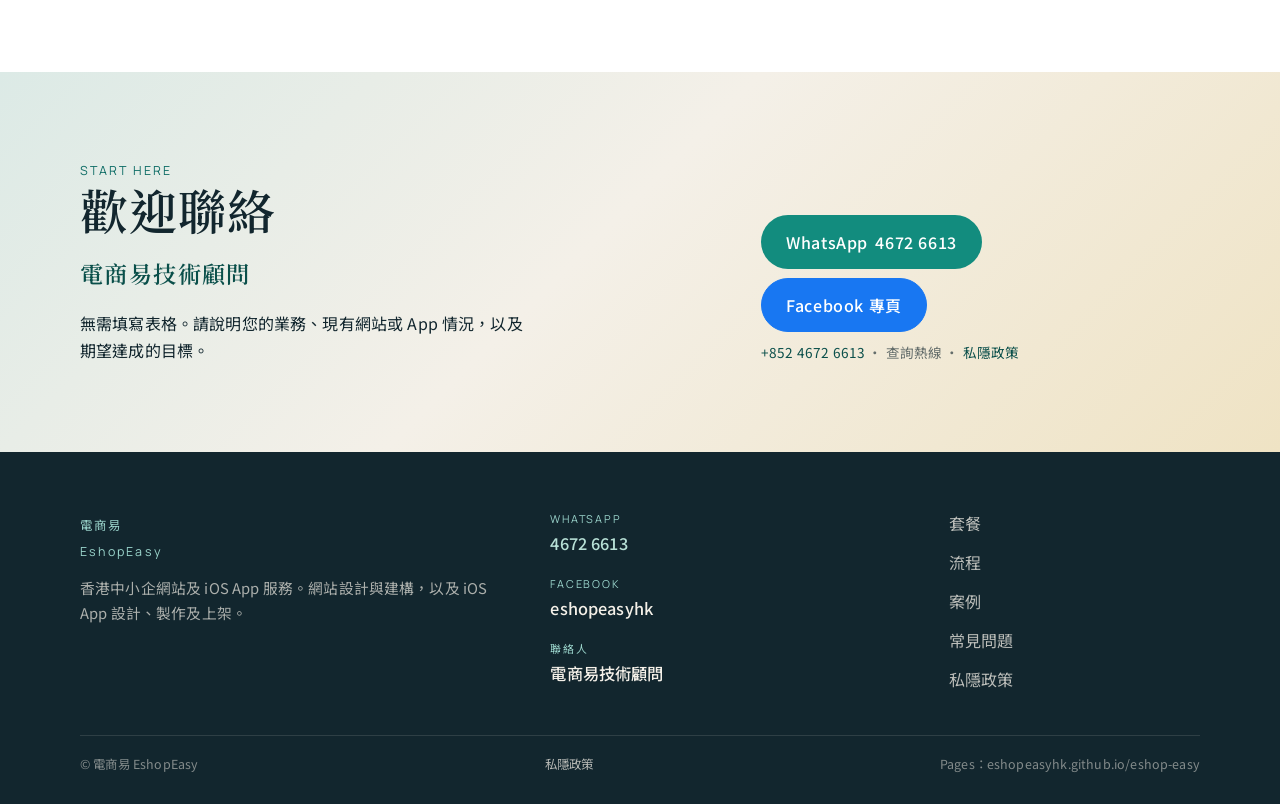
==== commit 8de9fed6: "Add Facebook page link buttons to promo site Link header/contact/footer/drawer to facebook.com/eshop" ====
--- a/index.html
+++ b/index.html
@@ -104,6 +104,7 @@
     </nav>
     <div class="drawer-meta">
       <a href="https://wa.me/85246726613?text=%E6%82%A8%E5%A5%BD%EF%BC%8C%E6%83%B3%E4%BA%86%E8%A7%A3%E9%9B%BB%E5%95%86%E6%98%93%E6%9C%8D%E5%8B%99" data-cms-wa data-cms-wa-text="您好，想了解電商易服務">WhatsApp <span data-cms="phoneDisplay">4672 6613</span></a>
+      <a href="https://www.facebook.com/eshopeasyhk" target="_blank" rel="noopener noreferrer" data-cms="facebookLink">Facebook 專頁</a>
       <a href="privacy.html">私隱政策</a>
       <span data-cms="contactTagline">香港 · 中小企網站及 iOS App</span>
     </div>
@@ -122,6 +123,7 @@
         <p class="lede" data-cms="heroLede">為本地商戶及中小企業建立網上門面——介紹、聯絡、預約或下單，並提供 iOS App 設計、製作及上架。不局限於狹義網店；讓客戶能夠找到您、了解您，並即時聯絡。</p>
         <div class="hero-actions">
           <a class="btn btn-wa" href="https://wa.me/85246726613?text=%E6%82%A8%E5%A5%BD%EF%BC%8C%E6%83%B3%E4%BA%86%E8%A7%A3%E9%9B%BB%E5%95%86%E6%98%93%E6%9C%8D%E5%8B%99" data-cms-wa data-cms-wa-text="您好，想了解電商易服務">WhatsApp 查詢</a>
+          <a class="btn btn-fb" href="https://www.facebook.com/eshopeasyhk" target="_blank" rel="noopener noreferrer" data-cms="facebookLink">Facebook 專頁</a>
           <a class="btn btn-ghost" href="#pricing">查看套餐收費</a>
         </div>
         <ul class="hero-chips" data-cms="heroChips">
@@ -367,6 +369,7 @@
         </div>
         <div class="contact-actions">
           <a class="btn btn-wa btn-lg" href="https://wa.me/85246726613?text=%E6%82%A8%E5%A5%BD%EF%BC%8C%E6%83%B3%E4%BA%86%E8%A7%A3%E9%9B%BB%E5%95%86%E6%98%93%E6%9C%8D%E5%8B%99" data-cms-wa data-cms-wa-text="您好，想了解電商易服務">WhatsApp <span data-cms="phoneDisplay">4672 6613</span></a>
+          <a class="btn btn-fb btn-lg" href="https://www.facebook.com/eshopeasyhk" target="_blank" rel="noopener noreferrer" data-cms="facebookLink">Facebook 專頁</a>
           <p class="contact-note">
             <a href="tel:+85246726613" data-cms-tel>+852 4672 6613</a>
             · 查詢熱線
@@ -389,6 +392,12 @@
             <a class="wa-link" href="https://wa.me/85246726613?text=%E6%82%A8%E5%A5%BD%EF%BC%8C%E6%83%B3%E4%BA%86%E8%A7%A3%E9%9B%BB%E5%95%86%E6%98%93%E6%9C%8D%E5%8B%99" data-cms-wa data-cms-wa-text="您好，想了解電商易服務">
               <small>WhatsApp</small>
               <strong data-cms="phoneDisplay">4672 6613</strong>
+            </a>
+          </li>
+          <li>
+            <a href="https://www.facebook.com/eshopeasyhk" target="_blank" rel="noopener noreferrer" data-cms-fb>
+              <small>Facebook</small>
+              <strong data-cms="facebookLabel">eshopeasyhk</strong>
             </a>
           </li>
           <li>
--- a/css/site.css
+++ b/css/site.css
@@ -360,6 +360,13 @@
 
 .btn:hover { transform: translateY(-1px); }
 
+.btn-fb {
+  background: #1877f2;
+  color: #fff;
+  border: 1px solid #1877f2;
+}
+.btn-fb:hover { filter: brightness(1.06); }
+
 .btn-wa {
   background: var(--wa);
   color: var(--white);
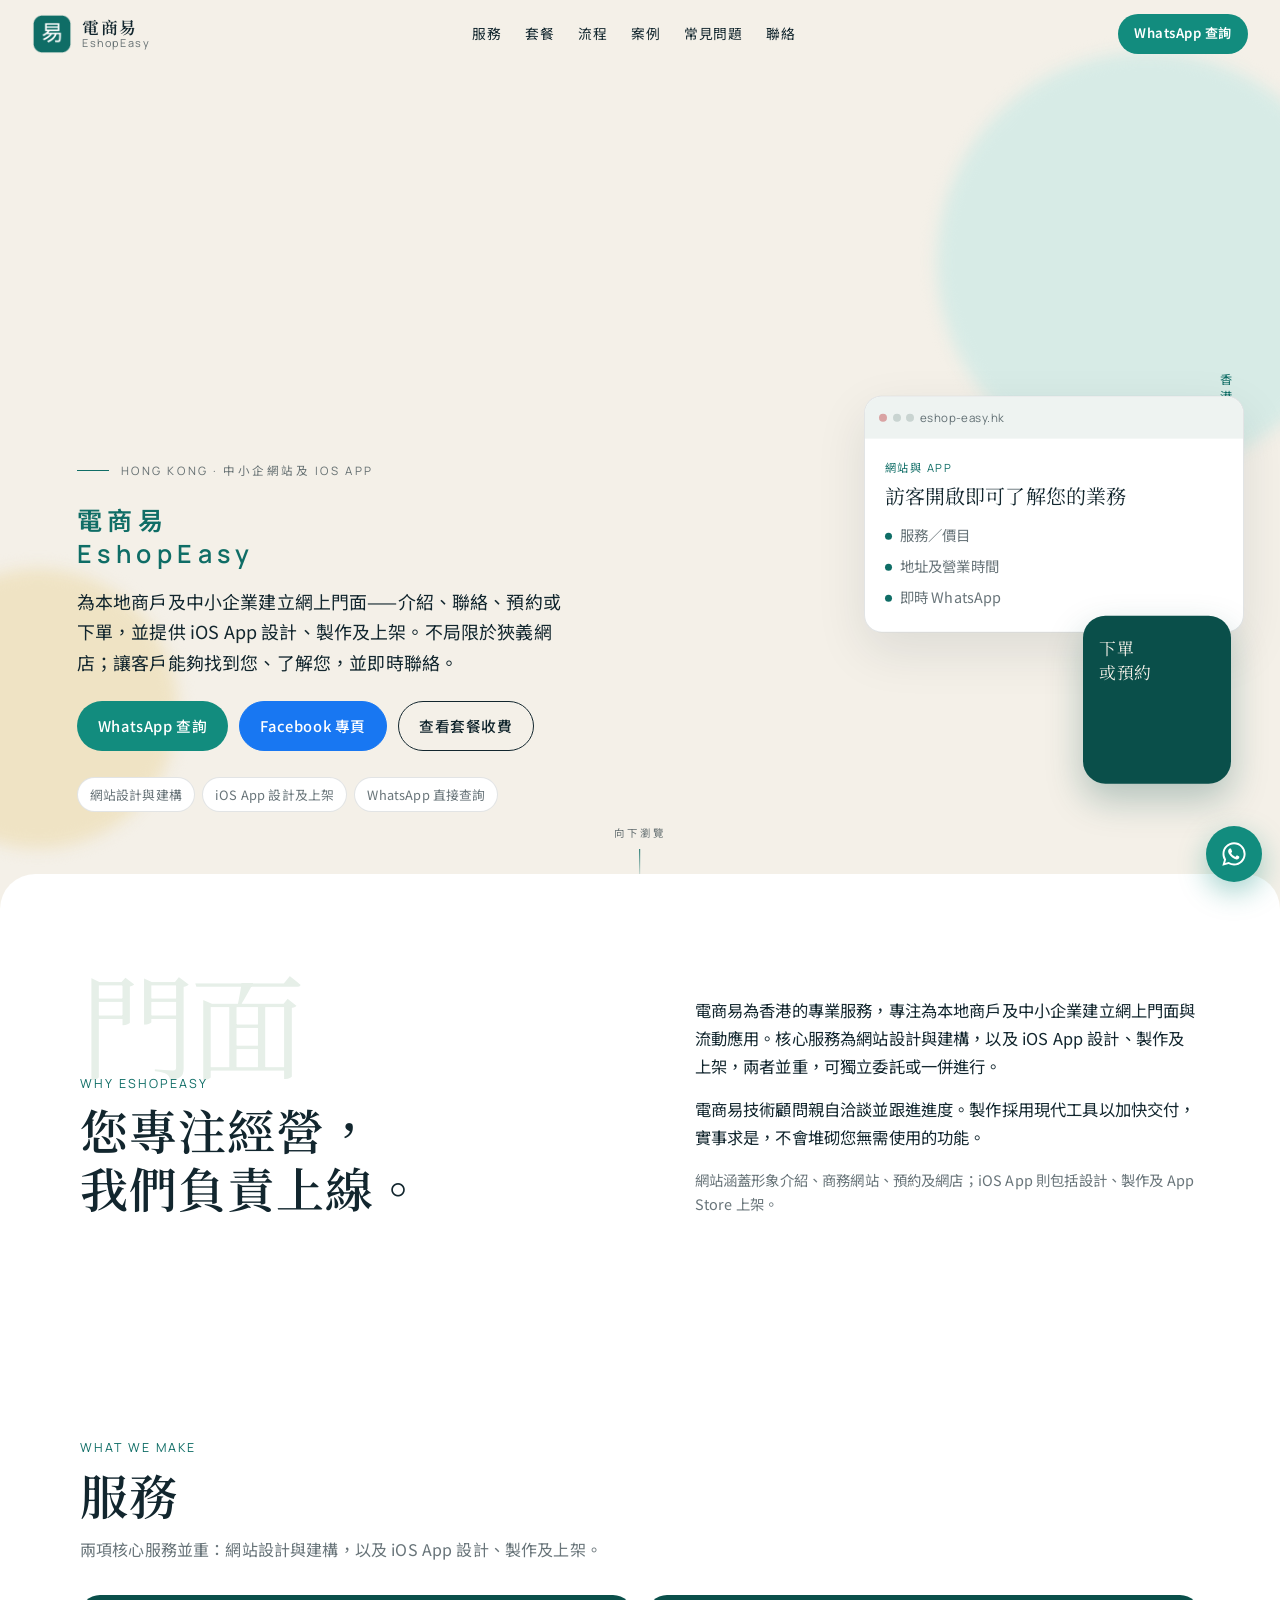
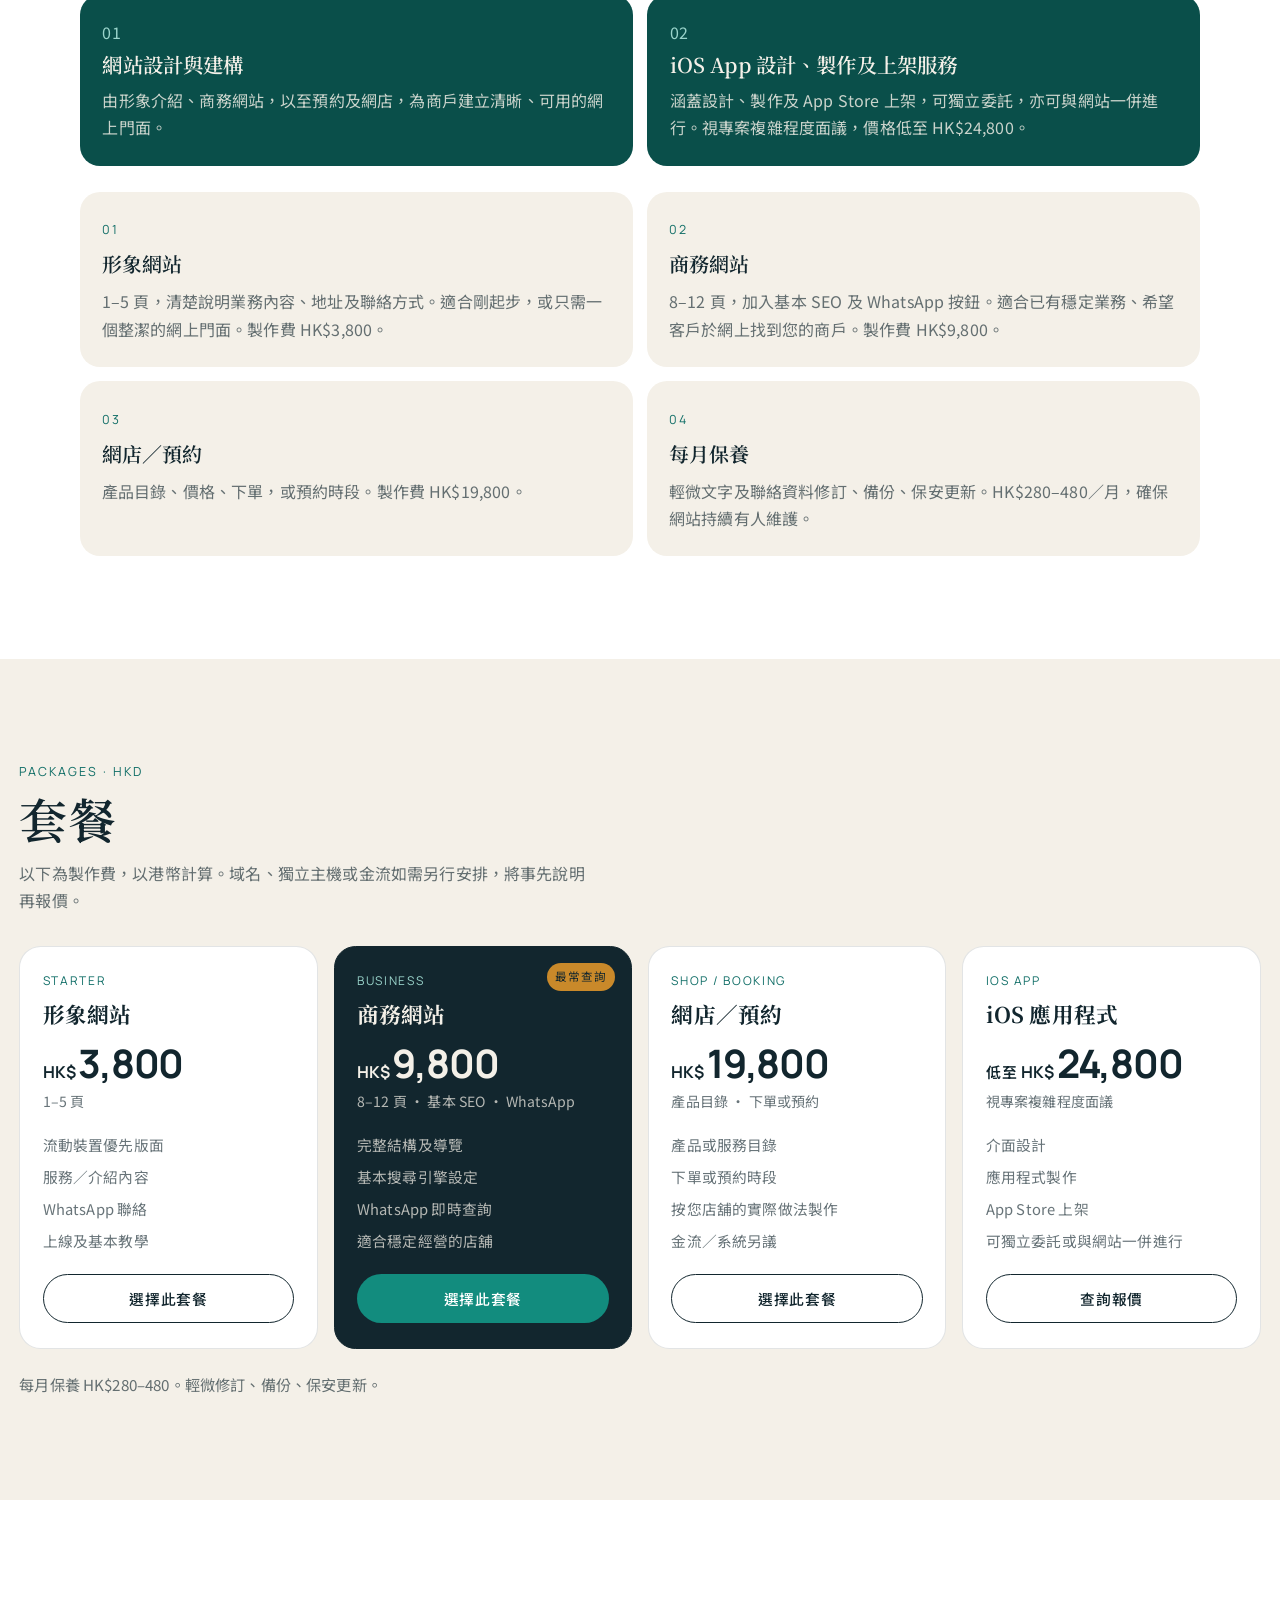
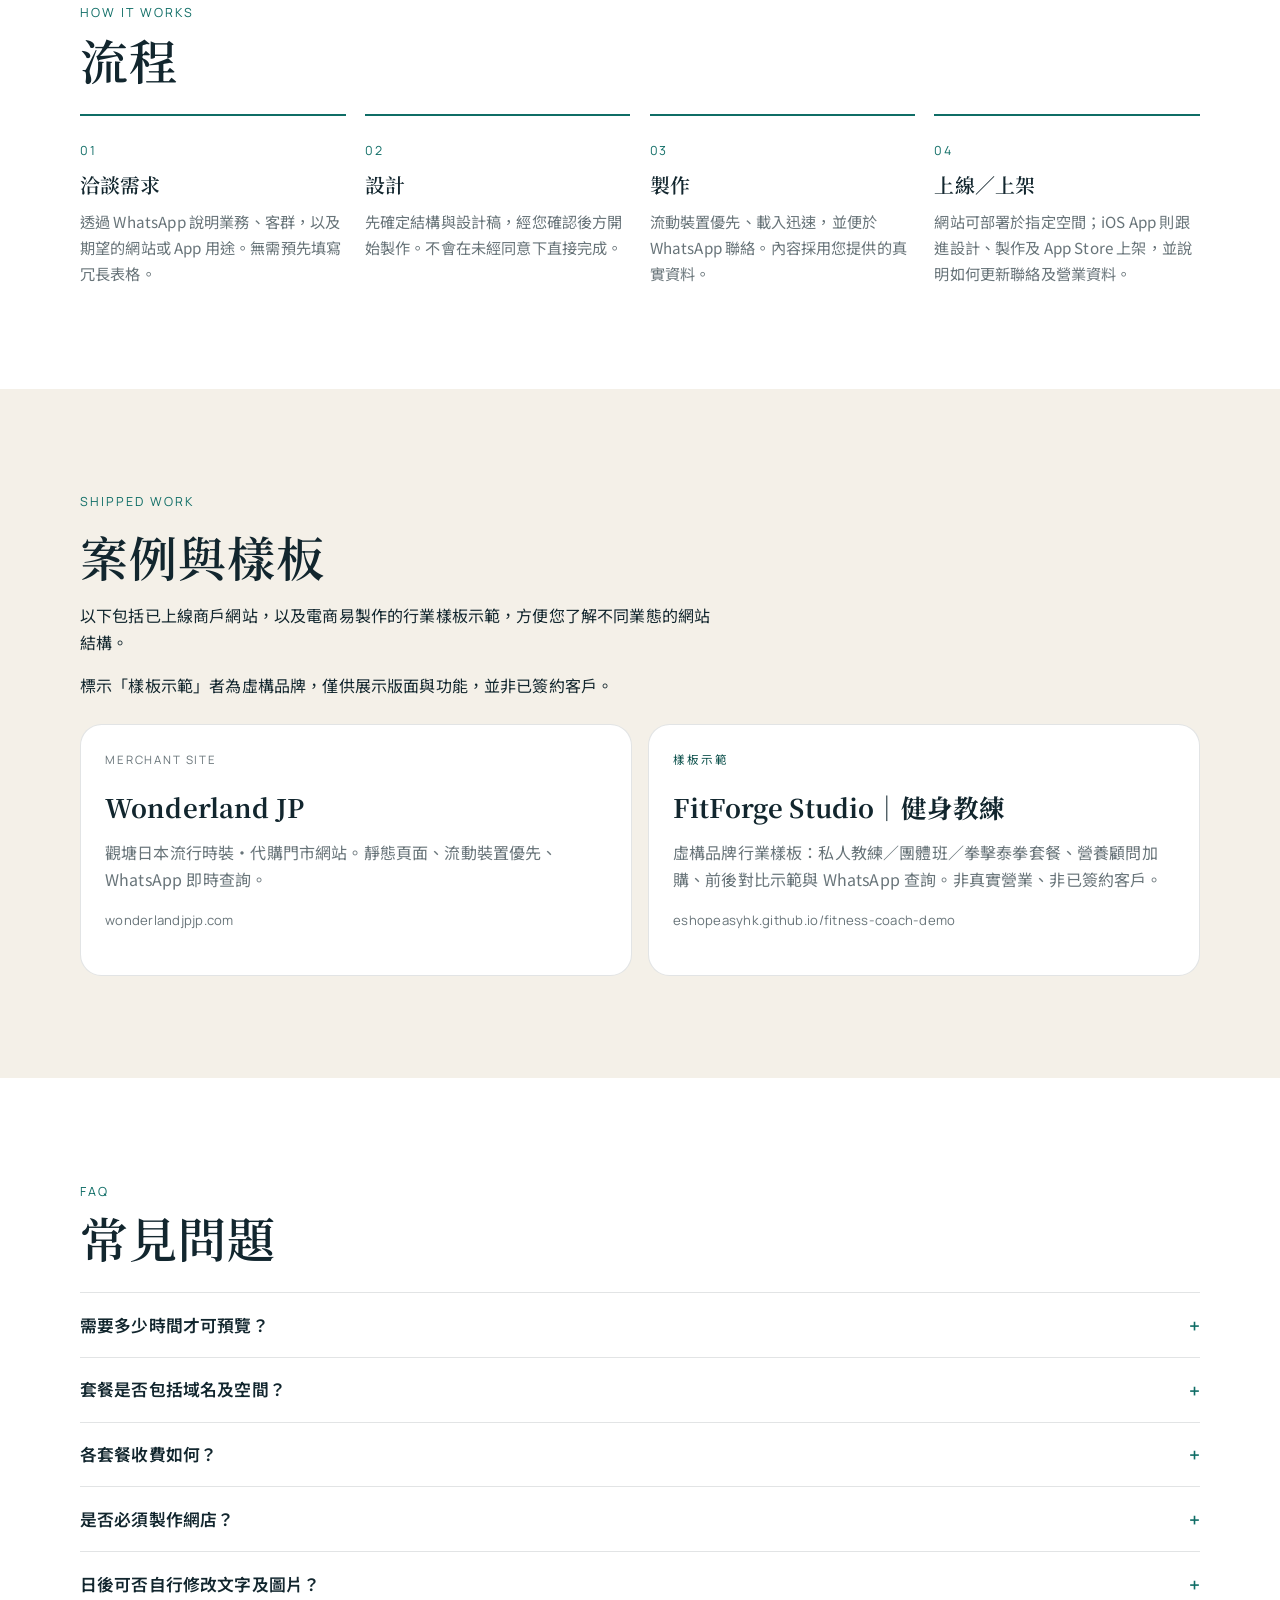
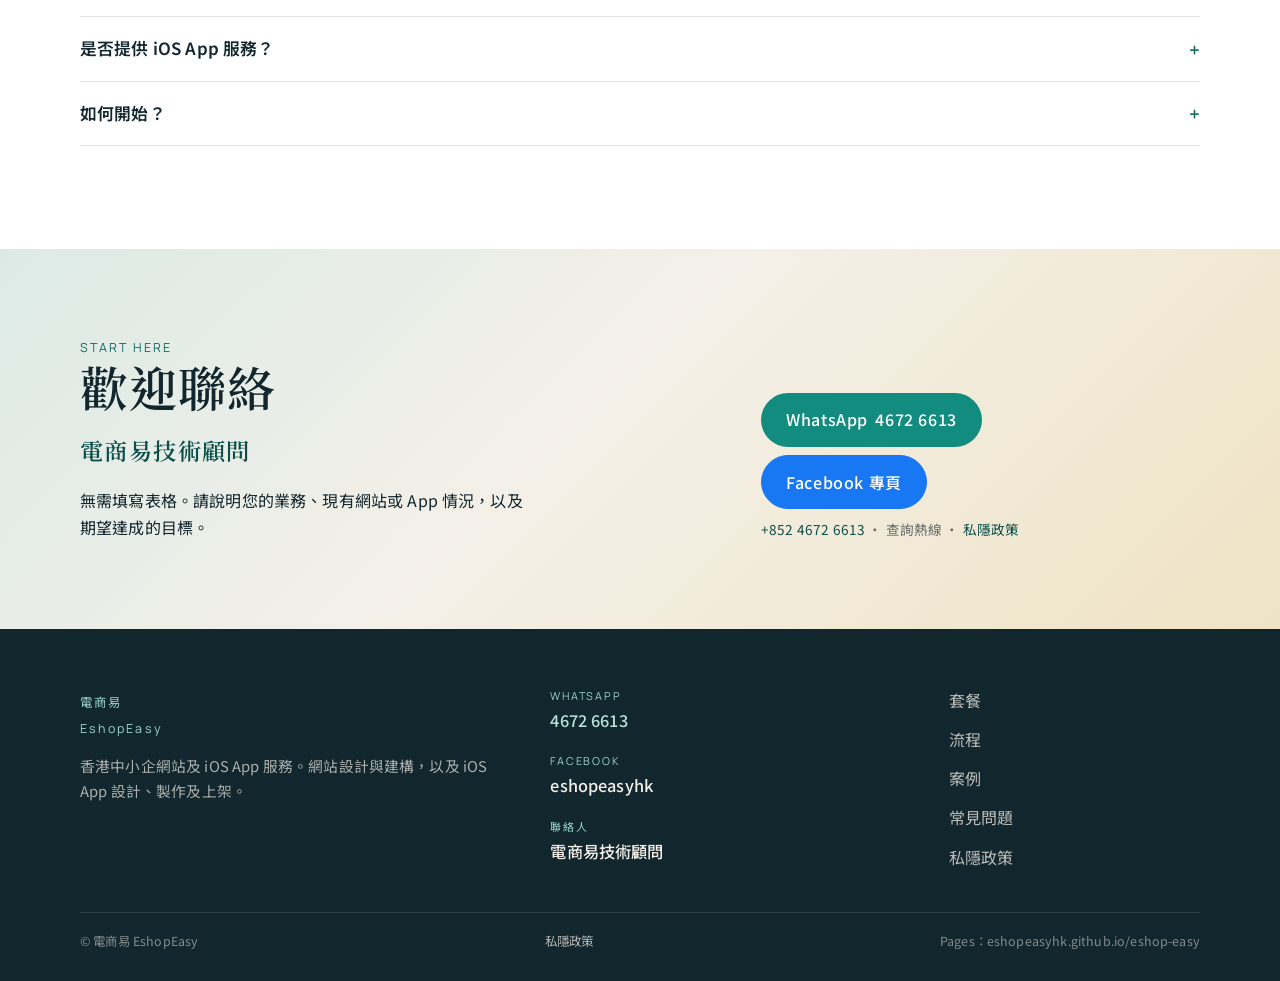
==== commit ebd48a4b: "Add FitForge fitness template to cases section Label as 樣板示範 alongside Wonderland JP merchant case." ====
--- a/index.html
+++ b/index.html
@@ -302,21 +302,28 @@
       </div>
     </section>
 
-    <section class="section work" id="work">
-      <div class="wrap work-grid">
-        <div>
+        <section class="section work" id="work">
+      <div class="wrap">
+        <div class="work-intro">
           <p class="kicker">Shipped work</p>
-          <h2 data-cms="caseHeading">真實案例</h2>
-          <p data-cms="caseP1">目前公開可閱覽的項目，為觀塘門市 Wonderland JP 網站：日本時裝零售，載有門市資料、分類及 WhatsApp 查詢。</p>
-          <p data-cms="caseP2">此為已上線的商戶網站，並非示範稿。其他客戶個案尚未公開，故不展示虛構案例或評價。</p>
-          <a class="btn btn-ghost" href="https://wonderlandjpjp.com" rel="noopener noreferrer" data-cms="caseButton">開啟 Wonderland JP</a>
-        </div>
-        <article class="work-card">
-          <p class="work-tag" data-cms="caseCardTag">Merchant site</p>
-          <h3 data-cms="caseCardTitle">Wonderland JP</h3>
-          <p data-cms="caseCardBody">觀塘日本流行時裝・代購門市網站。靜態頁面、流動裝置優先、WhatsApp 即時查詢。</p>
-          <p class="work-url" data-cms="caseCardUrl">wonderlandjpjp.com</p>
-        </article>
+          <h2 data-cms="caseHeading">案例與樣板</h2>
+          <p data-cms="caseP1">以下包括已上線商戶網站，以及電商易製作的行業樣板示範，方便您了解不同業態的網站結構。</p>
+          <p data-cms="caseP2">標示「樣板示範」者為虛構品牌，僅供展示版面與功能，並非已簽約客戶。</p>
+        </div>
+        <div class="work-cards" data-cms="cases">
+          <a class="work-card" href="https://wonderlandjpjp.com" rel="noopener noreferrer" target="_blank">
+            <p class="work-tag">Merchant site</p>
+            <h3>Wonderland JP</h3>
+            <p>觀塘日本流行時裝・代購門市網站。靜態頁面、流動裝置優先、WhatsApp 即時查詢。</p>
+            <p class="work-url">wonderlandjpjp.com</p>
+          </a>
+          <a class="work-card work-card-demo" href="https://eshopeasyhk.github.io/fitness-coach-demo/" rel="noopener noreferrer" target="_blank">
+            <p class="work-tag">樣板示範</p>
+            <h3>FitForge Studio｜健身教練</h3>
+            <p>虛構品牌行業樣板：私人教練／團體班／拳擊泰拳套餐、營養顧問加購、前後對比示範與 WhatsApp 查詢。非真實營業、非已簽約客戶。</p>
+            <p class="work-url">eshopeasyhk.github.io/fitness-coach-demo</p>
+          </a>
+        </div>
       </div>
     </section>
 
--- a/css/site.css
+++ b/css/site.css
@@ -1184,3 +1184,26 @@
   }
   .v-label { display: none; }
 }
+
+
+/* work cards grid */
+.work-intro { max-width: 40rem; margin-bottom: 1.5rem; }
+.work-cards {
+  display: grid;
+  gap: 1rem;
+  grid-template-columns: 1fr;
+}
+@media (min-width: 800px) {
+  .work-cards { grid-template-columns: 1fr 1fr; }
+}
+.work-cards .work-card {
+  display: block;
+  color: inherit;
+  transition: transform .2s var(--ease), box-shadow .2s var(--ease);
+}
+.work-cards .work-card:hover {
+  transform: translateY(-2px);
+}
+.work-card-demo .work-tag {
+  color: var(--teal-dark);
+}
